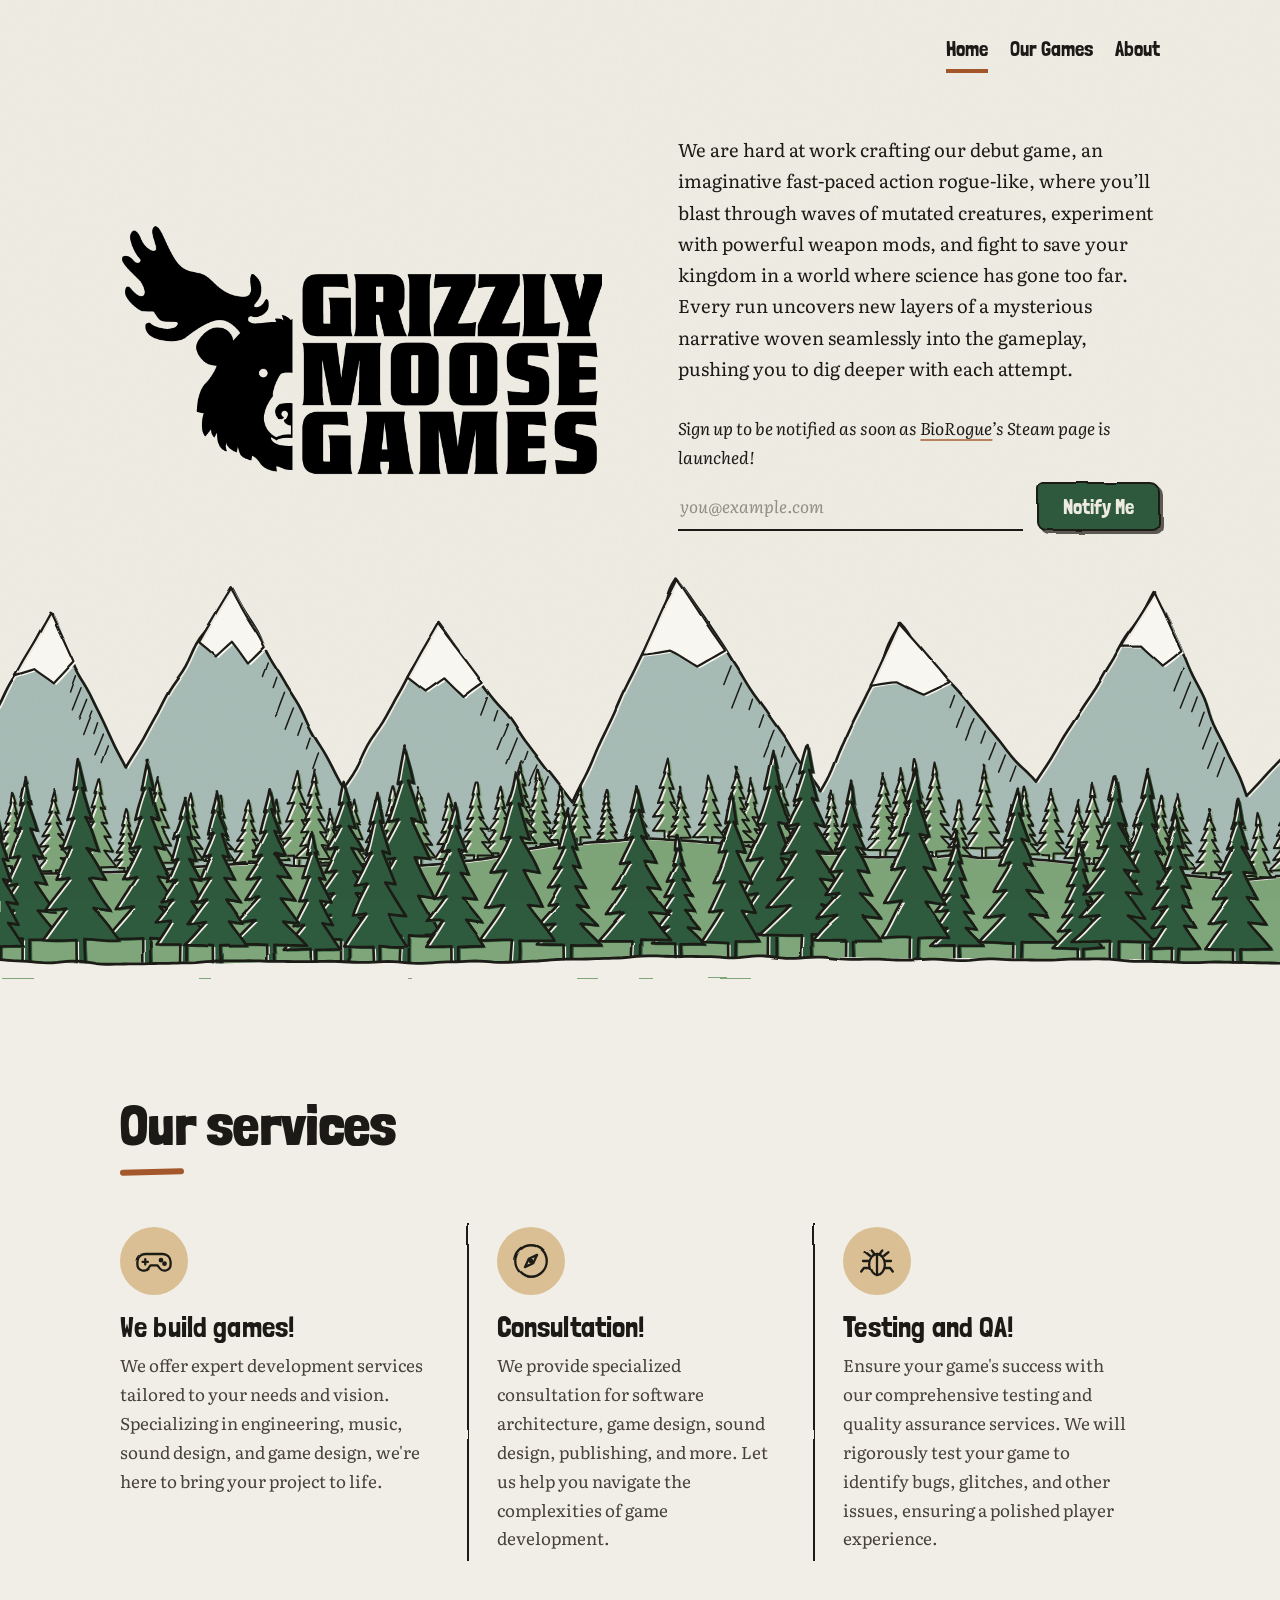
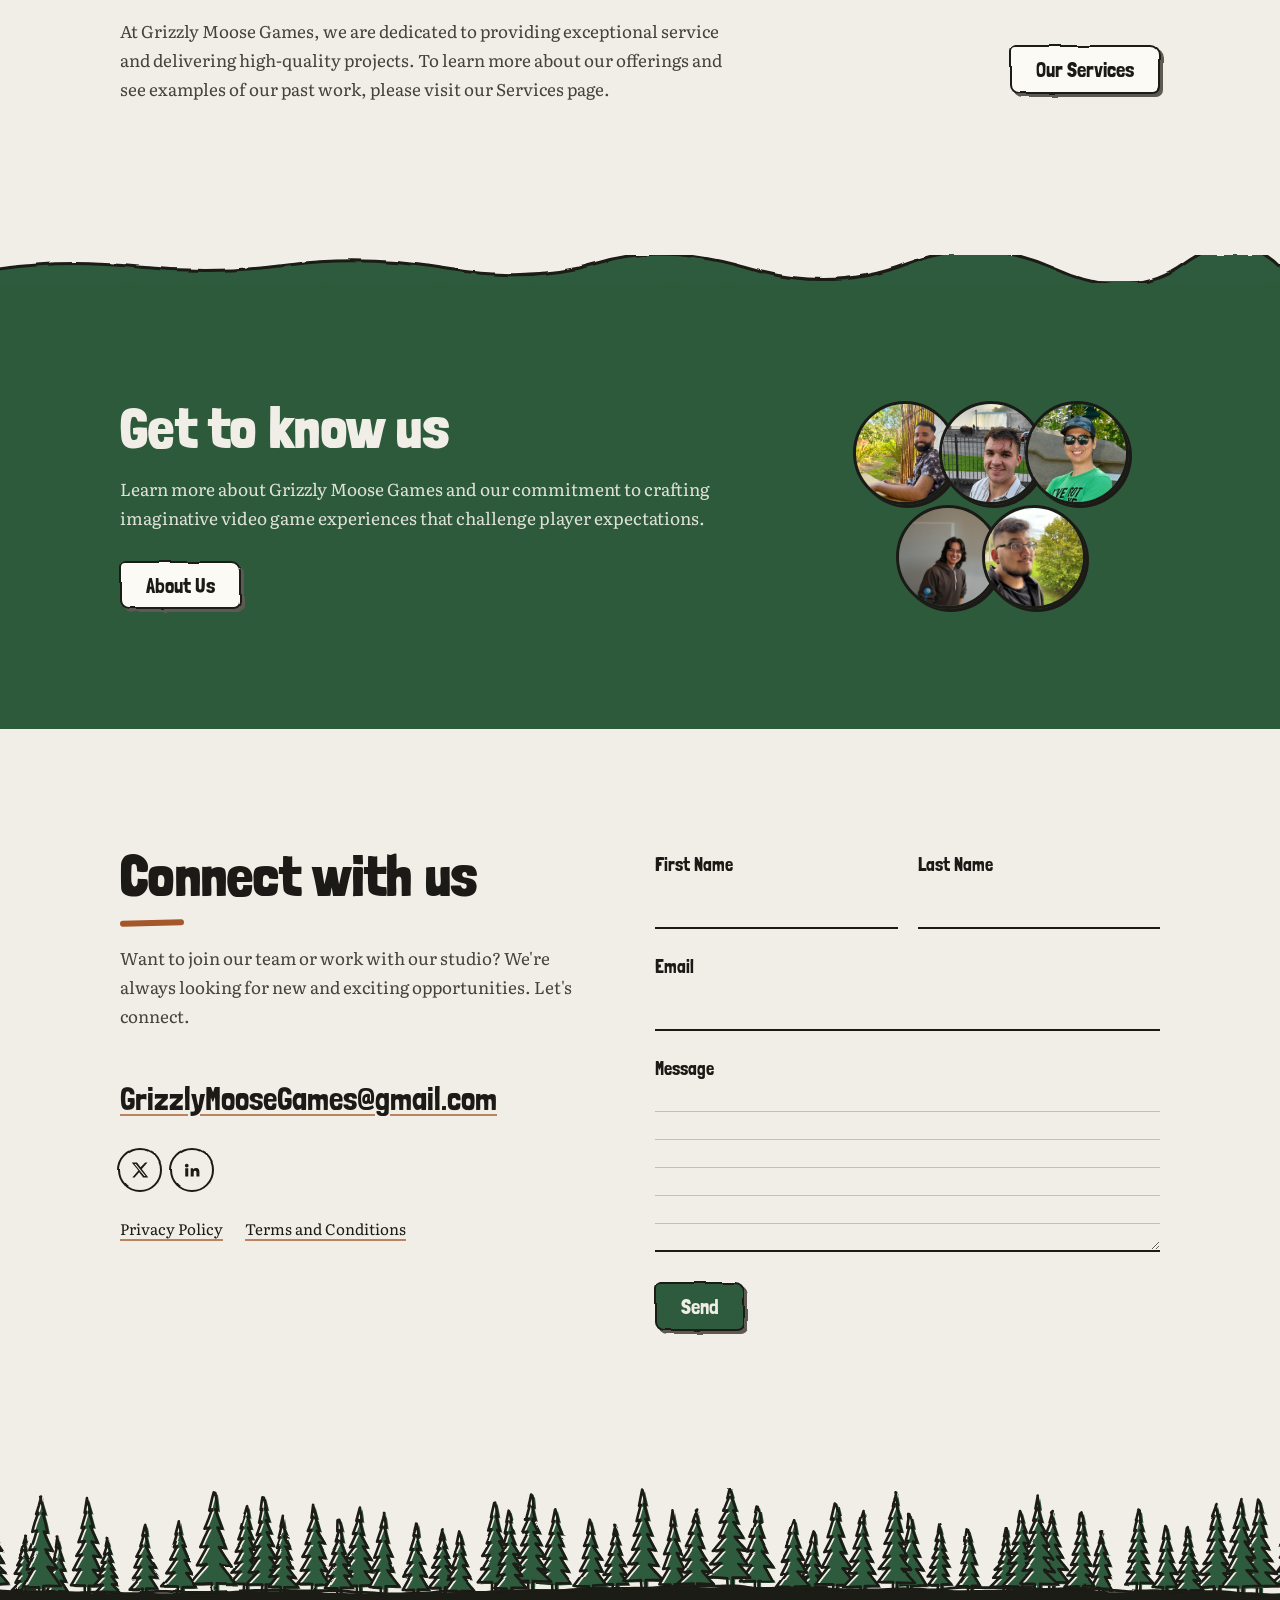
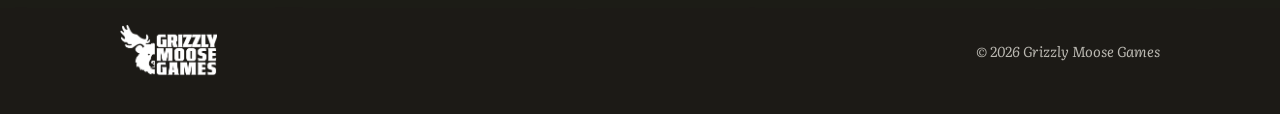
==== index.html @ a8cc690f "Add hand-drawn studio website Static HTML/CSS/JS rebuild of the Grizzly Moose Games site with all ex" ====
<!doctype html>
<html lang="en">
<head>
<meta charset="utf-8">
<meta name="viewport" content="width=device-width, initial-scale=1, viewport-fit=cover">
<title>Grizzly Moose Games | Indie Video Game Studio</title>
<meta name="description" content="Grizzly Moose Games is an indie studio crafting BioRogue, a fast-paced action rogue-like.">
<link rel="icon" href="assets/img/gm-icon.png">
<link rel="preconnect" href="https://fonts.googleapis.com">
<link rel="preconnect" href="https://fonts.gstatic.com" crossorigin>
<link rel="stylesheet" href="https://fonts.googleapis.com/css2?family=Literata:ital,opsz,wght@0,7..72,400;1,7..72,400&family=Londrina+Solid:wght@400;900&display=swap">
<link rel="stylesheet" href="css/style.css">
</head>
<body>
<svg class="defs" aria-hidden="true" focusable="false">
  <filter id="wobble"><feTurbulence type="fractalNoise" baseFrequency="0.035" numOctaves="2" seed="4" result="n"/><feDisplacementMap in="SourceGraphic" in2="n" scale="3.5" xChannelSelector="R" yChannelSelector="G"/></filter>
  <filter id="wobble-soft"><feTurbulence type="fractalNoise" baseFrequency="0.02" numOctaves="2" seed="9" result="n"/><feDisplacementMap in="SourceGraphic" in2="n" scale="2.5" xChannelSelector="R" yChannelSelector="G"/></filter>
</svg>
<header class="site-header is-home">
  <div class="wrap">
    <a class="brand" href="index.html"><img class="lockup" src="assets/img/gm-lockup.png" alt="Grizzly Moose Games" width="796" height="444"></a>
    <nav class="nav" aria-label="Main"><a href="index.html" aria-current="page">Home</a><a href="games.html">Our Games</a><a href="about.html">About</a></nav>
  </div>
</header>
<main>
<section class="hero">
  <canvas class="scene-back" data-draw="back" aria-hidden="true"></canvas>
  <canvas class="scene-front" data-draw="front" aria-hidden="true"></canvas>
  <div class="wrap hero-grid">
    <h1 class="hero-title"><img src="assets/img/gm-lockup.png" alt="Grizzly Moose Games" width="796" height="444"></h1>
    <div class="hero-text">
    <p class="hero-copy">We are hard at work crafting our debut game, an imaginative fast-paced action rogue-like, where you&rsquo;ll blast through waves of mutated creatures, experiment with powerful weapon mods, and fight to save your kingdom in a world where science has gone too far. Every run uncovers new layers of a mysterious narrative woven seamlessly into the gameplay, pushing you to dig deeper with each attempt.</p>
    <form class="signup" data-form="notify">
      <p>Sign up to be notified as soon as <a href="games.html">BioRogue</a>&rsquo;s Steam page is launched!</p>
      <div class="signup-row">
        <input class="field" id="notify-email" name="email" type="email" placeholder="you@example.com" required autocomplete="email" aria-label="Email address">
        <button class="btn" type="submit">Notify Me</button>
      </div>
      <p class="form-note" role="status"></p>
    </form>
    </div>
  </div>
</section>

<section class="section">
  <div class="wrap">
    <div class="section-head"><h2 class="squiggle">Our services</h2></div>
    <div class="services">
      <article class="svc"><div class="svc-icon"><svg viewBox="0 0 48 48" fill="none" stroke="currentColor" stroke-width="2.6" stroke-linecap="round" stroke-linejoin="round" aria-hidden="true"><path d="M14 16h20a9 9 0 0 1 9 9v3a7 7 0 0 1-12.4 4.4L28 29h-8l-2.6 3.4A7 7 0 0 1 5 28v-3a9 9 0 0 1 9-9Z"/><path d="M14 22v6M11 25h6"/><circle cx="32" cy="23" r="1.4" fill="currentColor"/><circle cx="36" cy="27" r="1.4" fill="currentColor"/></svg></div><h3>We build games!</h3><p>We offer expert development services tailored to your needs and vision. Specializing in engineering, music, sound design, and game design, we're here to bring your project to life.</p></article>
      <article class="svc"><div class="svc-icon"><svg viewBox="0 0 48 48" fill="none" stroke="currentColor" stroke-width="2.6" stroke-linecap="round" stroke-linejoin="round" aria-hidden="true"><circle cx="24" cy="24" r="18"/><path d="m31 17-4.5 9.5L17 31l4.5-9.5Z"/><circle cx="24" cy="24" r="1.4" fill="currentColor"/></svg></div><h3>Consultation!</h3><p>We provide specialized consultation for software architecture, game design, sound design, publishing, and more. Let us help you navigate the complexities of game development.</p></article>
      <article class="svc"><div class="svc-icon"><svg viewBox="0 0 48 48" fill="none" stroke="currentColor" stroke-width="2.6" stroke-linecap="round" stroke-linejoin="round" aria-hidden="true"><ellipse cx="24" cy="28" rx="9" ry="12"/><path d="M24 16v24M18 12l3 4M30 12l-3 4M15 24H8M15 32H9l-3 4M33 24h7M33 32h6l3 4M16 18l-5-4M32 18l5-4"/></svg></div><h3>Testing and QA!</h3><p>Ensure your game's success with our comprehensive testing and quality assurance services. We will rigorously test your game to identify bugs, glitches, and other issues, ensuring a polished player experience.</p></article>
    </div>
    <div class="after-note">
      <p>At Grizzly Moose Games, we are dedicated to providing exceptional service and delivering high-quality projects. To learn more about our offerings and see examples of our past work, please visit our Services page.</p>
      <a class="btn btn-paper" href="games.html#services">Our Services</a>
    </div>
  </div>
</section>

<section class="section band">
  <svg class="band-edge" viewBox="0 0 1200 28" preserveAspectRatio="none" aria-hidden="true"><path d="M0 28 L0 14 Q 60 4 130 12 T 270 10 T 420 14 T 560 8 T 700 13 T 850 9 T 990 14 T 1110 9 T 1200 12 L1200 28 Z" fill="var(--spruce)"/><path d="M0 14 Q 60 4 130 12 T 270 10 T 420 14 T 560 8 T 700 13 T 850 9 T 990 14 T 1110 9 T 1200 12" fill="none" stroke="var(--ink)" stroke-width="3" vector-effect="non-scaling-stroke"/></svg>
  <div class="wrap split">
    <div>
      <h2>Get to know us</h2>
      <p style="margin:18px 0 28px;font-size:1.08rem">Learn more about Grizzly Moose Games and our commitment to crafting imaginative video game experiences that challenge player expectations.</p>
      <a class="btn btn-paper" href="about.html">About Us</a>
    </div>
    <div class="crew"><img src="assets/img/team-arya.jpg" alt="" width="104" height="104" loading="lazy"><img src="assets/img/team-xander.png" alt="" width="104" height="104" loading="lazy"><img src="assets/img/team-tj.jpg" alt="" width="104" height="104" loading="lazy"><img src="assets/img/team-cole.png" alt="" width="104" height="104" loading="lazy"><img src="assets/img/team-sarin.jpg" alt="" width="104" height="104" loading="lazy"></div>
  </div>
</section>
</main>
<section class="section" id="contact">
  <div class="wrap contact">
    <div>
      <h2 class="squiggle">Connect with us</h2>
      <p style="margin-top:18px">Want to join our team or work with our studio? We're always looking for new and exciting opportunities. Let's connect.</p>
      <a class="contact-email" href="mailto:GrizzlyMooseGames@gmail.com">GrizzlyMooseGames@gmail.com</a>
      <div class="socials"><a class="ink" href="https://twitter.com/TheGrizzlyMoose" target="_blank" rel="noopener" aria-label="X / Twitter"><svg viewBox="0 0 24 24" fill="currentColor" aria-hidden="true"><path d="M18.9 2H22l-7.6 8.7L23 22h-6.8l-5.3-6.9L4.8 22H1.7l8.1-9.3L1 2h7l4.8 6.3L18.9 2Zm-1.2 18h1.7L6.4 3.9H4.6L17.7 20Z"/></svg></a><a class="ink" href="https://www.linkedin.com/company/grizzly-moose-games/" target="_blank" rel="noopener" aria-label="LinkedIn"><svg viewBox="0 0 24 24" fill="currentColor" aria-hidden="true"><path d="M4.98 3.5a2.5 2.5 0 1 1 0 5 2.5 2.5 0 0 1 0-5ZM3 9.75h4v11H3v-11Zm6.5 0h3.8v1.5h.05c.53-.95 1.83-1.95 3.77-1.95 4.03 0 4.78 2.55 4.78 5.87v5.58h-4v-4.95c0-1.18-.02-2.7-1.7-2.7-1.7 0-1.95 1.28-1.95 2.6v5.05h-4v-11Z"/></svg></a></div>
      <div class="legal">
        <a href="https://drive.google.com/file/d/1nduabUN6V4QkfS0KIW_CZJ2iCi3Cf-N0/view?usp=sharing" target="_blank" rel="noopener">Privacy Policy</a>
        <a href="https://drive.google.com/file/d/1UUNl7Hhsi6tNqllL0GQW7Ek-KekqwpAL/view?usp=sharing" target="_blank" rel="noopener">Terms and Conditions</a>
      </div>
    </div>
    <form class="contact-form" data-form="contact">
      <div><label for="cf-first">First Name</label><input class="field" id="cf-first" name="first" autocomplete="given-name"></div>
      <div><label for="cf-last">Last Name</label><input class="field" id="cf-last" name="last" autocomplete="family-name"></div>
      <div class="full"><label for="cf-email">Email</label><input class="field" id="cf-email" name="email" type="email" required autocomplete="email"></div>
      <div class="full"><label for="cf-msg">Message</label><textarea class="field" id="cf-msg" name="message" required></textarea></div>
      <div class="full"><button class="btn" type="submit">Send</button><p class="form-note" role="status"></p></div>
    </form>
  </div>
</section>
<footer class="site-footer">
  <canvas class="strip" data-draw="strip" data-ground="ink" data-seed="31" aria-hidden="true"></canvas>
  <div class="footer-base">
    <div class="wrap">
      <a class="brand" href="index.html"><img class="lockup" src="assets/img/gm-lockup.png" alt="Grizzly Moose Games" width="796" height="444"></a>
      <small>&copy; <span id="year">2026</span> Grizzly Moose Games</small>
    </div>
  </div>
</footer>
<script src="js/main.js"></script>
</body>
</html>
---- css/style.css ----
/* Grizzly Moose Games — inked field sketchbook
   Layout: paper ground, black ink outlines and flat spot colours printed slightly
   off-register, taken from the hand-drawn moose logo. One look, light only. */

:root {
  color-scheme: light;
  --paper: #f0eee6;
  --paper-2: #e5e2d4;
  --ink: #1c1a16;
  --ink-soft: #46423a;
  --spruce: #2e5a3c;
  --spruce-light: #7fa67a;
  --mountain: #a9bdb8;
  --snow: #fbfaf4;
  --antler: #d9bf93;
  --rust: #a4572a;

  --display: "Londrina Solid", "Arial Black", Impact, sans-serif;
  --body: "Literata", Georgia, "Times New Roman", serif;

  --max: 1120px;
  --gutter: clamp(16px, 4vw, 40px);
  --scene: clamp(220px, 32vw, 400px);
}

*, *::before, *::after { box-sizing: border-box; }

body {
  margin: 0;
  background: var(--paper);
  color: var(--ink);
  font-family: var(--body);
  font-size: 1.0625rem;
  line-height: 1.7;
  overflow-x: hidden;
}

/* Paper grain */
body::after {
  content: ""; position: fixed; inset: 0; pointer-events: none; z-index: 100;
  opacity: 0.18; mix-blend-mode: multiply;
  background-image: url("data:image/svg+xml,%3Csvg xmlns='http://www.w3.org/2000/svg' width='240' height='240'%3E%3Cfilter id='p'%3E%3CfeTurbulence type='fractalNoise' baseFrequency='0.9' numOctaves='2' stitchTiles='stitch'/%3E%3CfeColorMatrix values='0 0 0 0 0.5 0 0 0 0 0.45 0 0 0 0 0.38 0 0 0 0.55 0'/%3E%3C/filter%3E%3Crect width='100%25' height='100%25' filter='url(%23p)'/%3E%3C/svg%3E");
}

.defs { position: absolute; width: 0; height: 0; }

img { max-width: 100%; height: auto; display: block; }
a { color: var(--ink); text-decoration: underline; text-decoration-color: color-mix(in srgb, var(--rust) 70%, transparent); text-decoration-thickness: 2px; text-underline-offset: 4px; }
a:hover { color: var(--rust); }
:focus-visible { outline: 3px solid var(--rust); outline-offset: 3px; }

.wrap { width: 100%; max-width: var(--max); margin: 0 auto; padding-inline: var(--gutter); }

/* ---------- Type ---------- */
h1, h2, h3 { font-family: var(--display); font-weight: 900; line-height: 0.95; margin: 0; text-wrap: balance; letter-spacing: 0.005em; }
h1 { font-size: clamp(3.4rem, 10vw, 7.2rem); }
h2 { font-size: clamp(2.4rem, 5.5vw, 3.6rem); }
h3 { font-size: clamp(1.5rem, 2.4vw, 1.85rem); font-weight: 400; }
p { margin: 0 0 1em; color: var(--ink-soft); max-width: 62ch; }
p:last-child { margin-bottom: 0; }

/* Spot colour printed a hair off the black, like the logo */
.misprint { text-shadow: 0.05em 0.045em 0 var(--antler); }

/* Hand-drawn squiggle under section headings */
.squiggle::after {
  content: ""; display: block; width: 64px; height: 6px; margin-top: 16px;
  background: var(--rust); border-radius: 3px; transform: rotate(-1.5deg);
}

/* Hand-inked outline: the border lives on a pseudo-element run through the wobble filter */
.ink { position: relative; }
.ink::before {
  content: ""; position: absolute; inset: -2px; pointer-events: none; z-index: 2;
  border: 2.5px solid var(--ink); border-radius: 5px 9px 6px 10px;
  filter: url(#wobble);
}

/* ---------- Header ---------- */
.site-header { position: relative; z-index: 5; padding-top: env(safe-area-inset-top, 0px); }
.site-header .wrap { display: flex; align-items: center; justify-content: space-between; flex-wrap: wrap; gap: 6px 24px; padding-block: 18px; }
.brand { display: flex; align-items: center; gap: 10px; color: var(--ink); text-decoration: none; }
.brand img { width: 52px; height: 52px; }
.brand span { font-family: var(--display); font-weight: 900; font-size: 1.5rem; line-height: 1; }
.brand:hover { color: var(--ink); }

.nav { display: flex; gap: 22px; }
.nav a { font-family: var(--display); font-size: 1.3rem; color: var(--ink); text-decoration: none; padding-block: 6px; }
.nav a:hover { color: var(--rust); }
.nav a[aria-current="page"] { box-shadow: inset 0 -4px 0 var(--rust); }

/* ---------- Home hero: the moose peeks out of the treeline ---------- */
.hero { position: relative; isolation: isolate; padding-block: 36px var(--scene); }
.hero .wrap { position: relative; z-index: 3; }
.scene-back { position: absolute; inset: 0; width: 100%; height: 100%; z-index: 0; filter: url(#wobble-soft); }
.scene-front { position: absolute; left: 0; right: 0; bottom: 0; width: 100%; height: calc(var(--scene) * 0.62); z-index: 2; filter: url(#wobble-soft); }
.hero h1 { max-width: 12ch; }
.hero-copy { margin-top: 28px; font-size: 1.15rem; max-width: 56ch; color: var(--ink); }

.signup { margin-top: 30px; max-width: 540px; }
.signup > p { color: var(--ink); margin-bottom: 10px; font-style: italic; }
.signup-row { display: flex; gap: 14px; align-items: flex-end; }
@media (max-width: 520px) { .signup-row { flex-direction: column; align-items: stretch; } }

/* ---------- Sub-page heroes ---------- */
.page-hero { position: relative; isolation: isolate; padding-block: 40px 130px; }
.page-hero .lede { margin-top: 24px; font-size: 1.15rem; color: var(--ink); }
.strip { position: absolute; left: 0; right: 0; bottom: 0; width: 100%; height: 120px; filter: url(#wobble-soft); }

/* ---------- Buttons & forms ---------- */
.btn {
  position: relative; isolation: isolate;
  display: inline-flex; align-items: center; justify-content: center;
  font-family: var(--display); font-size: 1.3rem; line-height: 1;
  color: var(--paper); background: none; border: 0;
  padding: 15px 26px 13px; cursor: pointer; text-decoration: none;
  white-space: nowrap;
  transition: transform 0.12s;
}
.btn::before {
  content: ""; position: absolute; inset: 0; z-index: -1;
  background: var(--spruce); border: 2.5px solid var(--ink); border-radius: 6px 10px 7px 9px;
  filter: url(#wobble) drop-shadow(3px 3px 0 var(--ink));
}
.btn:hover { color: var(--paper); transform: translate(-1px, -2px) rotate(-0.6deg); }
.btn:active { transform: translate(1px, 1px); }
.btn-paper { color: var(--ink); }
.btn-paper::before { background: var(--snow); }
.btn-paper:hover { color: var(--ink); }
@media (prefers-reduced-motion: reduce) { .btn, .btn:hover { transition: none; transform: none; } }

/* Fields are lines to write on */
.field {
  width: 100%; min-width: 0;
  font: inherit; font-size: 1.05rem; color: var(--ink);
  background: transparent; border: 0; border-bottom: 2.5px solid var(--ink); border-radius: 0;
  padding: 10px 2px 8px;
}
.field::placeholder { color: var(--ink-soft); opacity: 0.55; font-style: italic; }
.field:focus { outline: none; border-bottom-color: var(--rust); background: color-mix(in srgb, var(--antler) 22%, transparent); }
textarea.field {
  min-height: 168px; resize: vertical; line-height: 28px; padding-top: 2px;
  background: repeating-linear-gradient(transparent 0 27px, color-mix(in srgb, var(--ink) 22%, transparent) 27px 28px);
}
.form-note { font-style: italic; color: var(--rust); margin: 12px 0 0; min-height: 1.5em; }

/* ---------- Sections ---------- */
.section { padding-block: clamp(70px, 10vw, 120px); }
.section-head { margin-bottom: 48px; max-width: 700px; }
.section-head p { margin-top: 22px; font-size: 1.08rem; }

/* Services: three columns split by hand-ruled lines */
.services { display: grid; grid-template-columns: repeat(3, 1fr); gap: 0; }
.services--4 { grid-template-columns: repeat(2, 1fr); row-gap: 48px; }
.svc { position: relative; padding: 4px 30px 8px; min-width: 0; }
.svc + .svc::before {
  content: ""; position: absolute; left: 0; top: 0; bottom: 0; width: 0;
  border-left: 2px solid var(--ink); filter: url(#wobble);
}
.services > .svc:first-child, .services--4 > .svc:nth-child(odd) { padding-left: 0; }
.services--4 > .svc:nth-child(odd)::before { display: none; }
@media (max-width: 900px) {
  .services, .services--4 { grid-template-columns: 1fr; row-gap: 0; }
  .svc, .services--4 > .svc:nth-child(n) { padding: 32px 0; }
  .svc + .svc::before, .services--4 > .svc:nth-child(odd)::before { display: block; top: 0; left: 0; right: 0; bottom: auto; width: auto; height: 0; border-left: 0; border-top: 2px solid var(--ink); }
  .services > .svc:first-child { padding-top: 0; }
}
.svc-icon {
  width: 68px; height: 68px; margin-bottom: 18px;
  display: grid; place-items: center;
  border-radius: 50%; background: var(--antler);
}
.svc-icon svg { width: 42px; height: 42px; color: var(--ink); filter: url(#wobble); }
.svc h3 { margin-bottom: 10px; }
.svc .more { display: inline-block; margin-top: 12px; font-style: italic; }

.after-note { margin-top: 56px; display: flex; gap: 28px; align-items: center; flex-wrap: wrap; justify-content: space-between; }
.after-note p { min-width: 0; }

/* Spruce band with a hand-drawn top edge */
.band { position: relative; background: var(--spruce); color: var(--paper); margin-top: 40px; }
.band-edge { position: absolute; left: 0; right: 0; top: -26px; width: 100%; height: 28px; display: block; filter: url(#wobble); }
.band h2, .band p { color: var(--paper); }
.band p { opacity: 0.92; }
.band a { color: var(--paper); text-decoration-color: var(--antler); }
.band a:hover { color: var(--antler); }
.band .svc + .svc::before { border-color: color-mix(in srgb, var(--paper) 55%, transparent); }
.split { display: grid; grid-template-columns: 1.3fr 0.7fr; gap: clamp(30px, 6vw, 80px); align-items: center; }
.split > * { min-width: 0; }
@media (max-width: 820px) { .split { grid-template-columns: 1fr; } }
.crew { display: flex; justify-content: center; flex-wrap: wrap; padding-left: 18px; }
.crew img {
  width: clamp(72px, 9vw, 104px); height: clamp(72px, 9vw, 104px); margin-left: -18px;
  border-radius: 50%; object-fit: cover; border: 3px solid var(--ink);
  box-shadow: 3px 3px 0 var(--ink);
}

/* ---------- Games ---------- */
.games { display: flex; flex-direction: column; gap: clamp(64px, 9vw, 104px); }
.game { display: grid; grid-template-columns: 1.15fr 1fr; gap: clamp(28px, 5vw, 60px); align-items: center; }
.game > * { min-width: 0; }
.game:nth-child(even) .game-media { order: 2; }
@media (max-width: 860px) { .game { grid-template-columns: 1fr; } .game:nth-child(even) .game-media { order: 0; } }
.game-media { position: relative; }
.game-media > img, .art-stack > img:first-child { width: 100%; aspect-ratio: 16 / 9; object-fit: cover; border-radius: 6px; }
.art-stack { position: relative; }
.art-logo { position: absolute; left: 6%; bottom: 8%; width: 48%; filter: drop-shadow(0 3px 10px rgba(0, 0, 0, 0.6)); }
.game h3 { font-size: clamp(2.2rem, 4.5vw, 3.2rem); font-weight: 900; margin-bottom: 6px; }
.game .status { font-style: italic; color: var(--rust); margin-bottom: 16px; }
.game .links { display: flex; gap: 14px; flex-wrap: wrap; margin-top: 24px; }

/* ---------- About ---------- */
.values { display: grid; grid-template-columns: repeat(3, 1fr); gap: clamp(24px, 4vw, 48px); }
.values > p { min-width: 0; position: relative; padding-top: 22px; }
.values > p::before { content: ""; position: absolute; top: 0; left: 0; width: 46px; height: 12px; background: var(--antler); border-radius: 3px; transform: rotate(-2deg); }
@media (max-width: 860px) { .values { grid-template-columns: 1fr; } }

.team { display: grid; grid-template-columns: repeat(auto-fill, minmax(min(100%, 240px), 1fr)); gap: 48px 32px; }
.member { display: flex; flex-direction: column; min-width: 0; }
.member-photo { margin-bottom: 20px; }
.member-photo img { width: 100%; aspect-ratio: 4 / 4.4; object-fit: cover; border-radius: 6px; }
.member h3 { font-weight: 900; margin-bottom: 2px; }
.member .role { font-style: italic; color: var(--rust); margin-bottom: 12px; }
.member p { font-size: 0.97rem; }
.member .socials { margin-top: auto; padding-top: 16px; }

.join-box { padding: clamp(28px, 5vw, 52px); display: grid; grid-template-columns: 1fr auto; gap: 30px; align-items: center; background: var(--snow); }
.join-box > * { min-width: 0; }
.join-box h2 { margin-bottom: 18px; }
@media (max-width: 760px) { .join-box { grid-template-columns: 1fr; } }

/* ---------- Socials ---------- */
.socials { display: flex; gap: 12px; }
.socials a { width: 40px; height: 40px; display: grid; place-items: center; color: var(--ink); text-decoration: none; }
.socials a::before { border-radius: 50%; }
.socials a:hover { color: var(--rust); }
.socials svg { width: 18px; height: 18px; }

/* ---------- Contact ---------- */
.contact { display: grid; grid-template-columns: 1fr 1.1fr; gap: clamp(36px, 6vw, 84px); }
.contact > * { min-width: 0; }
@media (max-width: 860px) { .contact { grid-template-columns: 1fr; } }
.contact-email { display: inline-block; font-family: var(--display); font-size: clamp(1.4rem, 3.2vw, 2rem); margin: 24px 0; overflow-wrap: anywhere; }
.legal { display: flex; gap: 22px; flex-wrap: wrap; margin-top: 26px; font-size: 0.95rem; }

.contact-form { display: grid; grid-template-columns: 1fr 1fr; gap: 22px 20px; }
.contact-form .full { grid-column: 1 / -1; }
.contact-form label { display: block; font-family: var(--display); font-size: 1.15rem; }
@media (max-width: 520px) { .contact-form { grid-template-columns: 1fr; } }

/* ---------- Footer: treeline on an ink ground ---------- */
.site-footer { position: relative; isolation: isolate; padding-top: 120px; }
.site-footer .strip { top: 0; bottom: auto; }
.footer-base { background: var(--ink); color: var(--paper); padding-block: 18px 36px; margin-top: -2px; }
.footer-base .wrap { display: flex; justify-content: space-between; gap: 16px; flex-wrap: wrap; align-items: center; }
.footer-base .brand, .footer-base .brand:hover { color: var(--paper); }
.footer-base small { font-size: 0.9rem; font-style: italic; opacity: 0.75; }
.band a.btn-paper, .band a.btn-paper:hover { color: var(--ink); }

/* ---------- Studio lockup ---------- */
.brand .lockup { width: auto; height: 62px; }
.site-header.is-home .brand { visibility: hidden; }
.footer-base .brand .lockup { height: 54px; filter: invert(1); }
.hero-grid { display: grid; grid-template-columns: 1fr 1fr; gap: clamp(32px, 6vw, 88px); align-items: center; }
.hero-grid > * { min-width: 0; }
.hero-title { margin: 0; }
.hero-title img { width: 100%; max-width: 560px; }
.hero-text .hero-copy { margin-top: 0; }
@media (max-width: 860px) {
  .hero-grid { grid-template-columns: 1fr; }
  .hero-title img { max-width: 420px; }
}
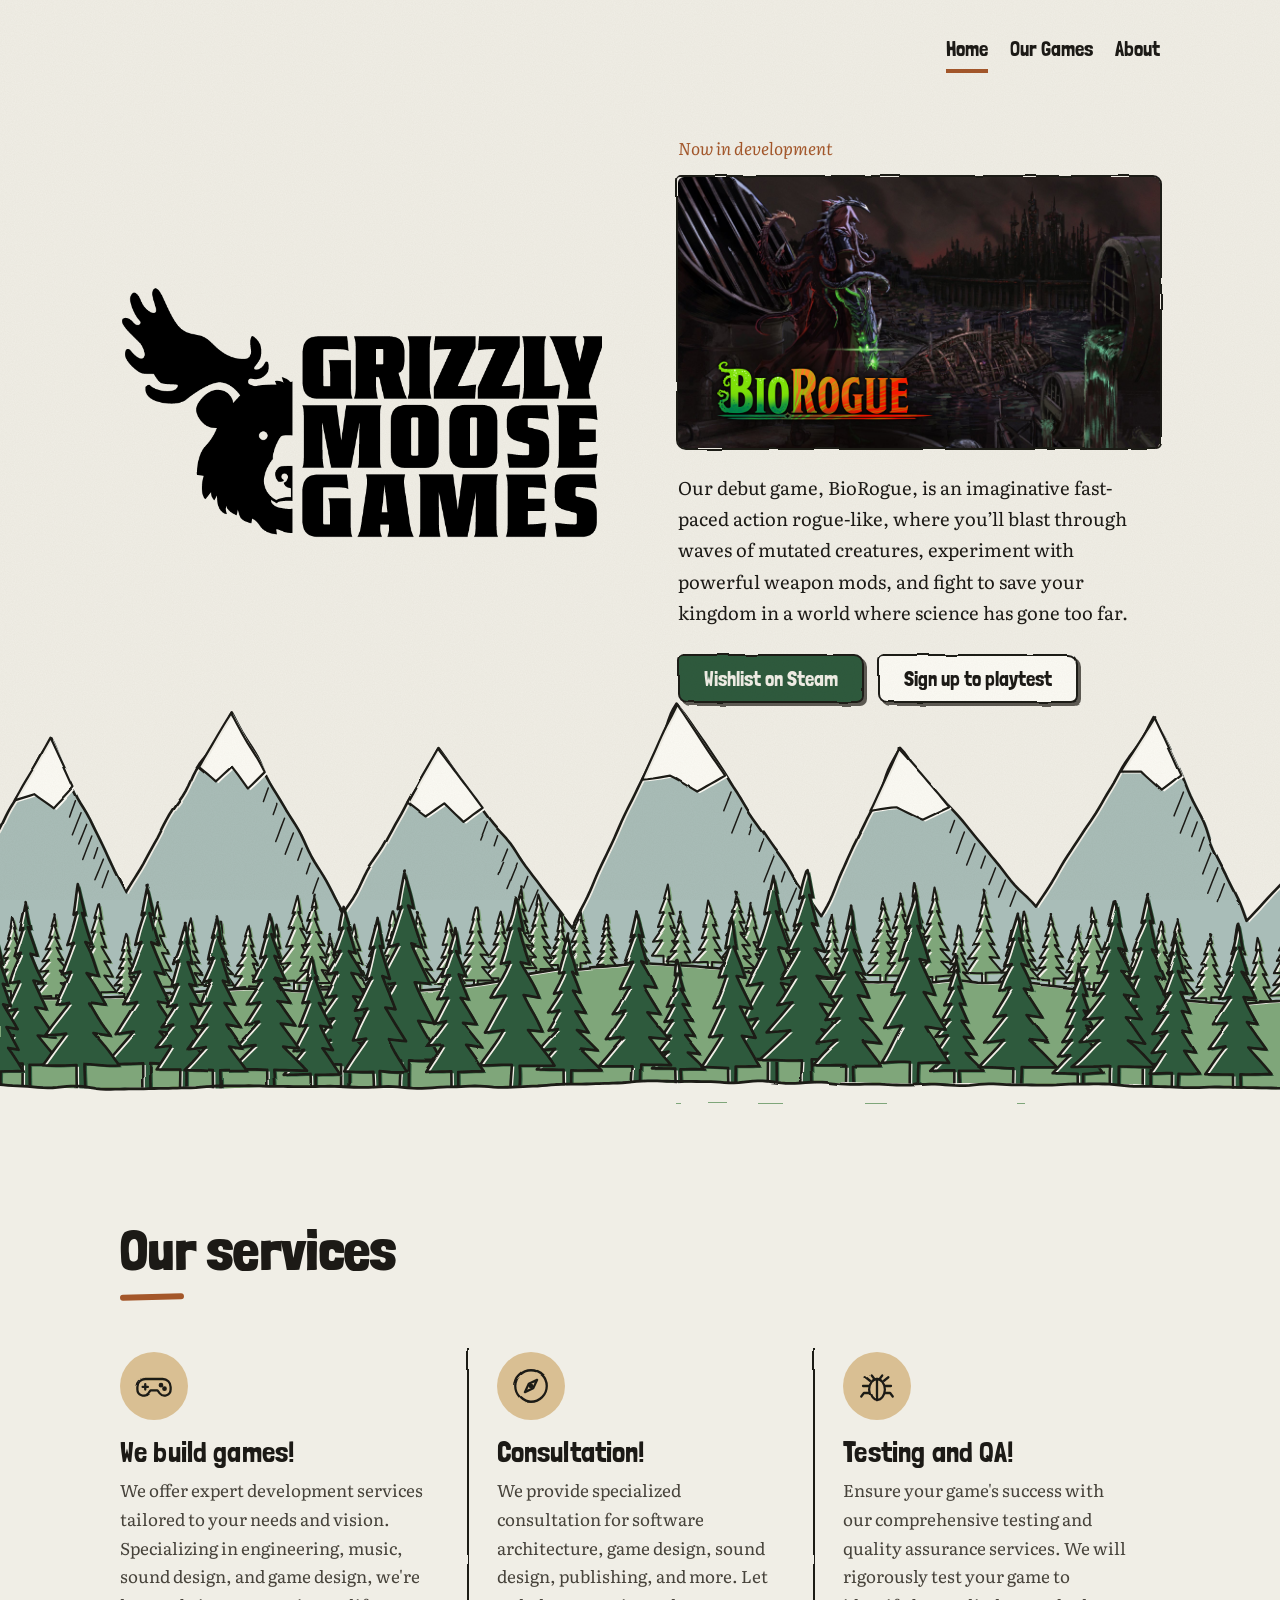
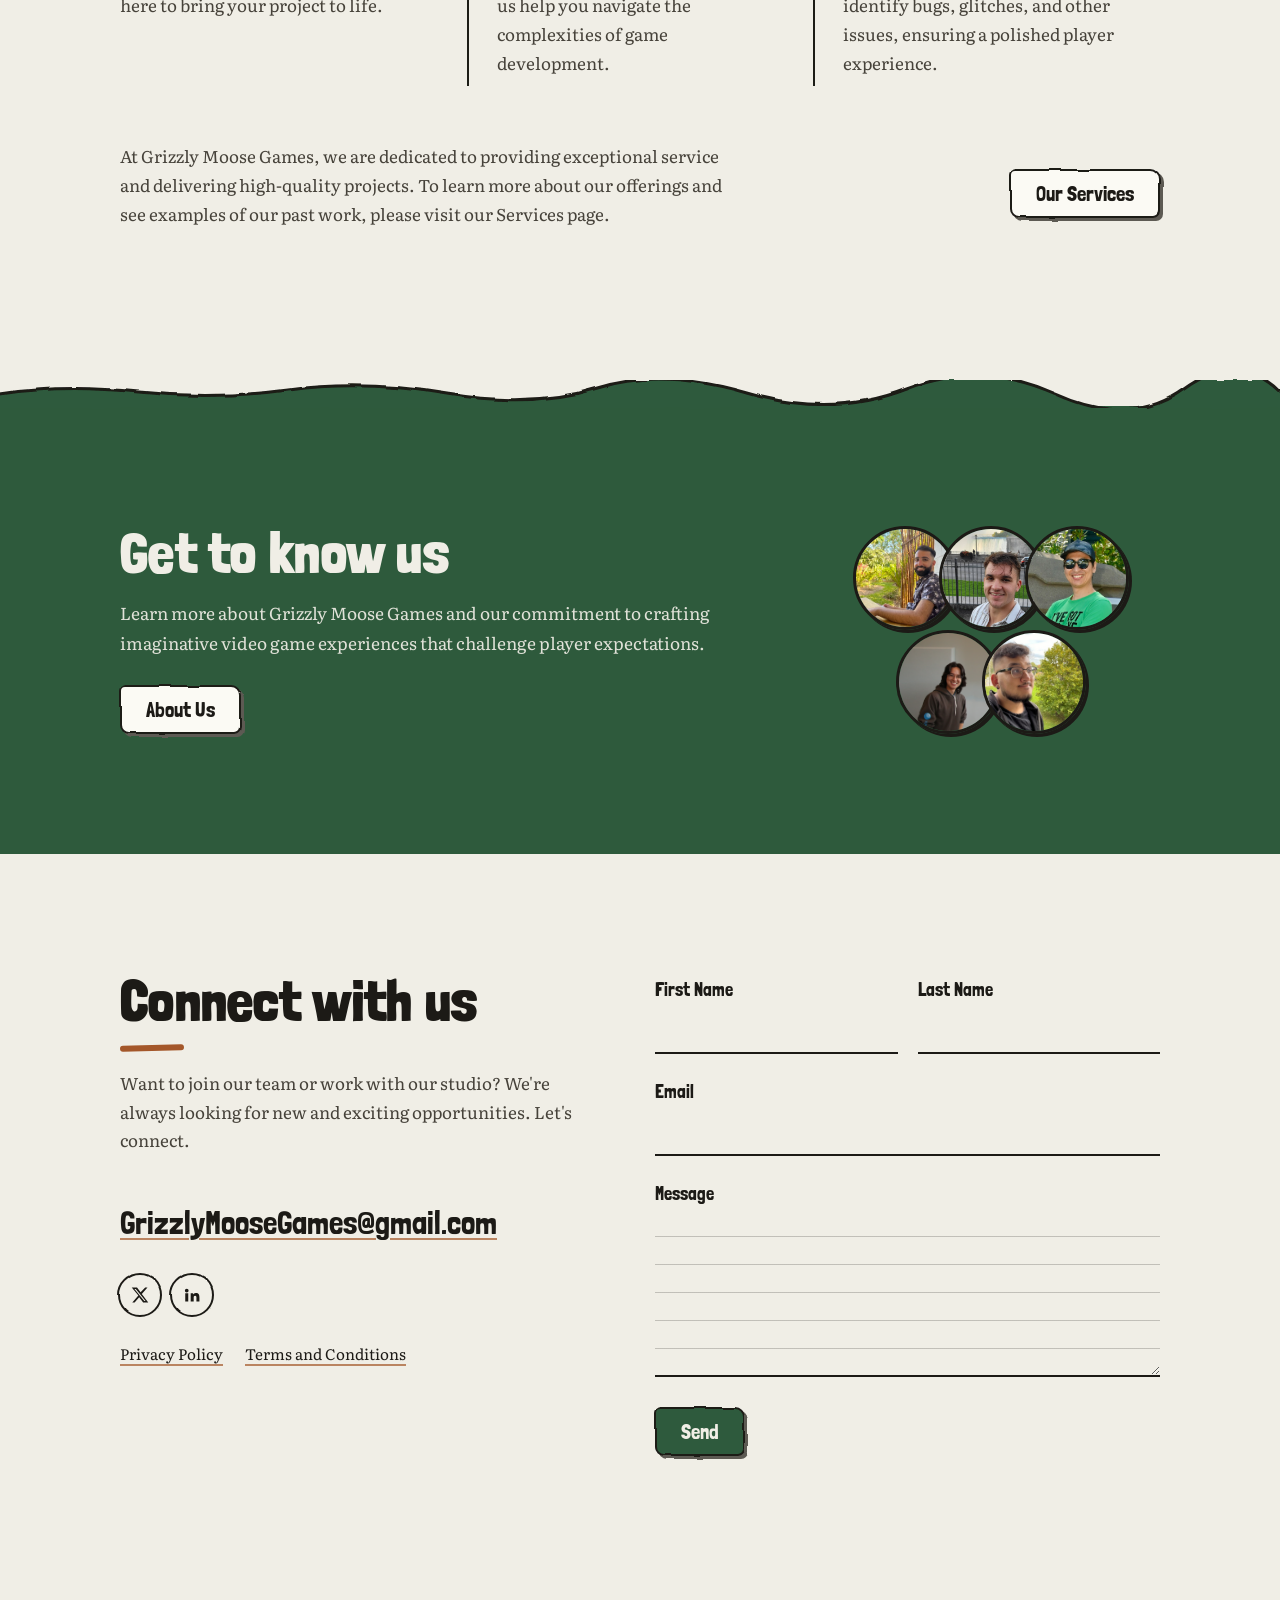
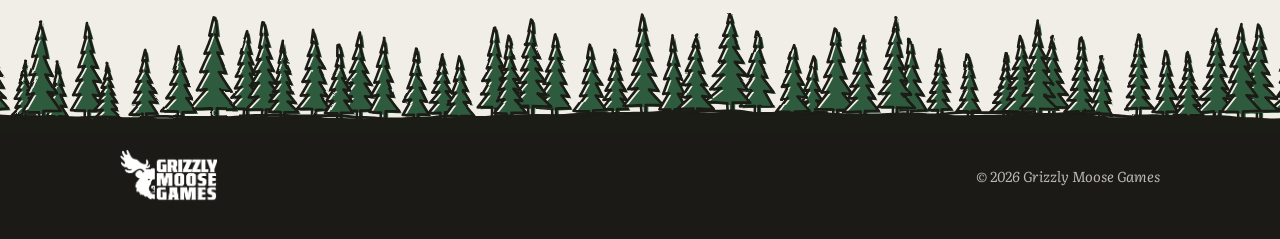
==== commit 6c792f8d: "Feature BioRogue: Steam wishlist and playtest CTAs - Our Work: list BioRogue first, then Jelli Nook," ====
--- a/index.html
+++ b/index.html
@@ -29,15 +29,13 @@
   <div class="wrap hero-grid">
     <h1 class="hero-title"><img src="assets/img/gm-lockup.png" alt="Grizzly Moose Games" width="796" height="444"></h1>
     <div class="hero-text">
-    <p class="hero-copy">We are hard at work crafting our debut game, an imaginative fast-paced action rogue-like, where you&rsquo;ll blast through waves of mutated creatures, experiment with powerful weapon mods, and fight to save your kingdom in a world where science has gone too far. Every run uncovers new layers of a mysterious narrative woven seamlessly into the gameplay, pushing you to dig deeper with each attempt.</p>
-    <form class="signup" data-form="notify">
-      <p>Sign up to be notified as soon as <a href="games.html">BioRogue</a>&rsquo;s Steam page is launched!</p>
-      <div class="signup-row">
-        <input class="field" id="notify-email" name="email" type="email" placeholder="you@example.com" required autocomplete="email" aria-label="Email address">
-        <button class="btn" type="submit">Notify Me</button>
-      </div>
-      <p class="form-note" role="status"></p>
-    </form>
+    <p class="kicker">Now in development</p>
+    <a class="spotlight ink" href="https://store.steampowered.com/app/3719650/BioRogue/" target="_blank" rel="noopener" aria-label="BioRogue on Steam"><div class="art-stack"><img src="assets/img/biorogue-keyart.jpg" alt="BioRogue key art: a tentacled rogue in a red cloak overlooks a ruined, flooded city" width="2000" height="1214"><img class="art-logo" src="assets/img/biorogue-logo.png" alt="" width="1200" height="356"></div></a>
+    <p class="hero-copy">Our debut game, BioRogue, is an imaginative fast-paced action rogue-like, where you&rsquo;ll blast through waves of mutated creatures, experiment with powerful weapon mods, and fight to save your kingdom in a world where science has gone too far.</p>
+    <div class="hero-cta">
+      <a class="btn" href="https://store.steampowered.com/app/3719650/BioRogue/" target="_blank" rel="noopener">Wishlist on Steam</a>
+      <a class="btn btn-paper" href="https://biorogue.firstlook.gg/signup/playtester" target="_blank" rel="noopener">Sign up to playtest</a>
+    </div>
     </div>
   </div>
 </section>
--- a/css/style.css
+++ b/css/style.css
@@ -97,10 +97,10 @@
 .hero h1 { max-width: 12ch; }
 .hero-copy { margin-top: 28px; font-size: 1.15rem; max-width: 56ch; color: var(--ink); }
 
-.signup { margin-top: 30px; max-width: 540px; }
-.signup > p { color: var(--ink); margin-bottom: 10px; font-style: italic; }
-.signup-row { display: flex; gap: 14px; align-items: flex-end; }
-@media (max-width: 520px) { .signup-row { flex-direction: column; align-items: stretch; } }
+.kicker { font-style: italic; color: var(--rust); margin-bottom: 14px; }
+.spotlight { display: block; max-width: 560px; }
+.hero-text .spotlight + .hero-copy { margin-top: 24px; }
+.hero-cta { display: flex; gap: 14px; flex-wrap: wrap; margin-top: 26px; }
 
 /* ---------- Sub-page heroes ---------- */
 .page-hero { position: relative; isolation: isolate; padding-block: 40px 130px; }
@@ -201,7 +201,7 @@
 .game > * { min-width: 0; }
 .game:nth-child(even) .game-media { order: 2; }
 @media (max-width: 860px) { .game { grid-template-columns: 1fr; } .game:nth-child(even) .game-media { order: 0; } }
-.game-media { position: relative; }
+.game-media { position: relative; display: block; }
 .game-media > img, .art-stack > img:first-child { width: 100%; aspect-ratio: 16 / 9; object-fit: cover; border-radius: 6px; }
 .art-stack { position: relative; }
 .art-logo { position: absolute; left: 6%; bottom: 8%; width: 48%; filter: drop-shadow(0 3px 10px rgba(0, 0, 0, 0.6)); }
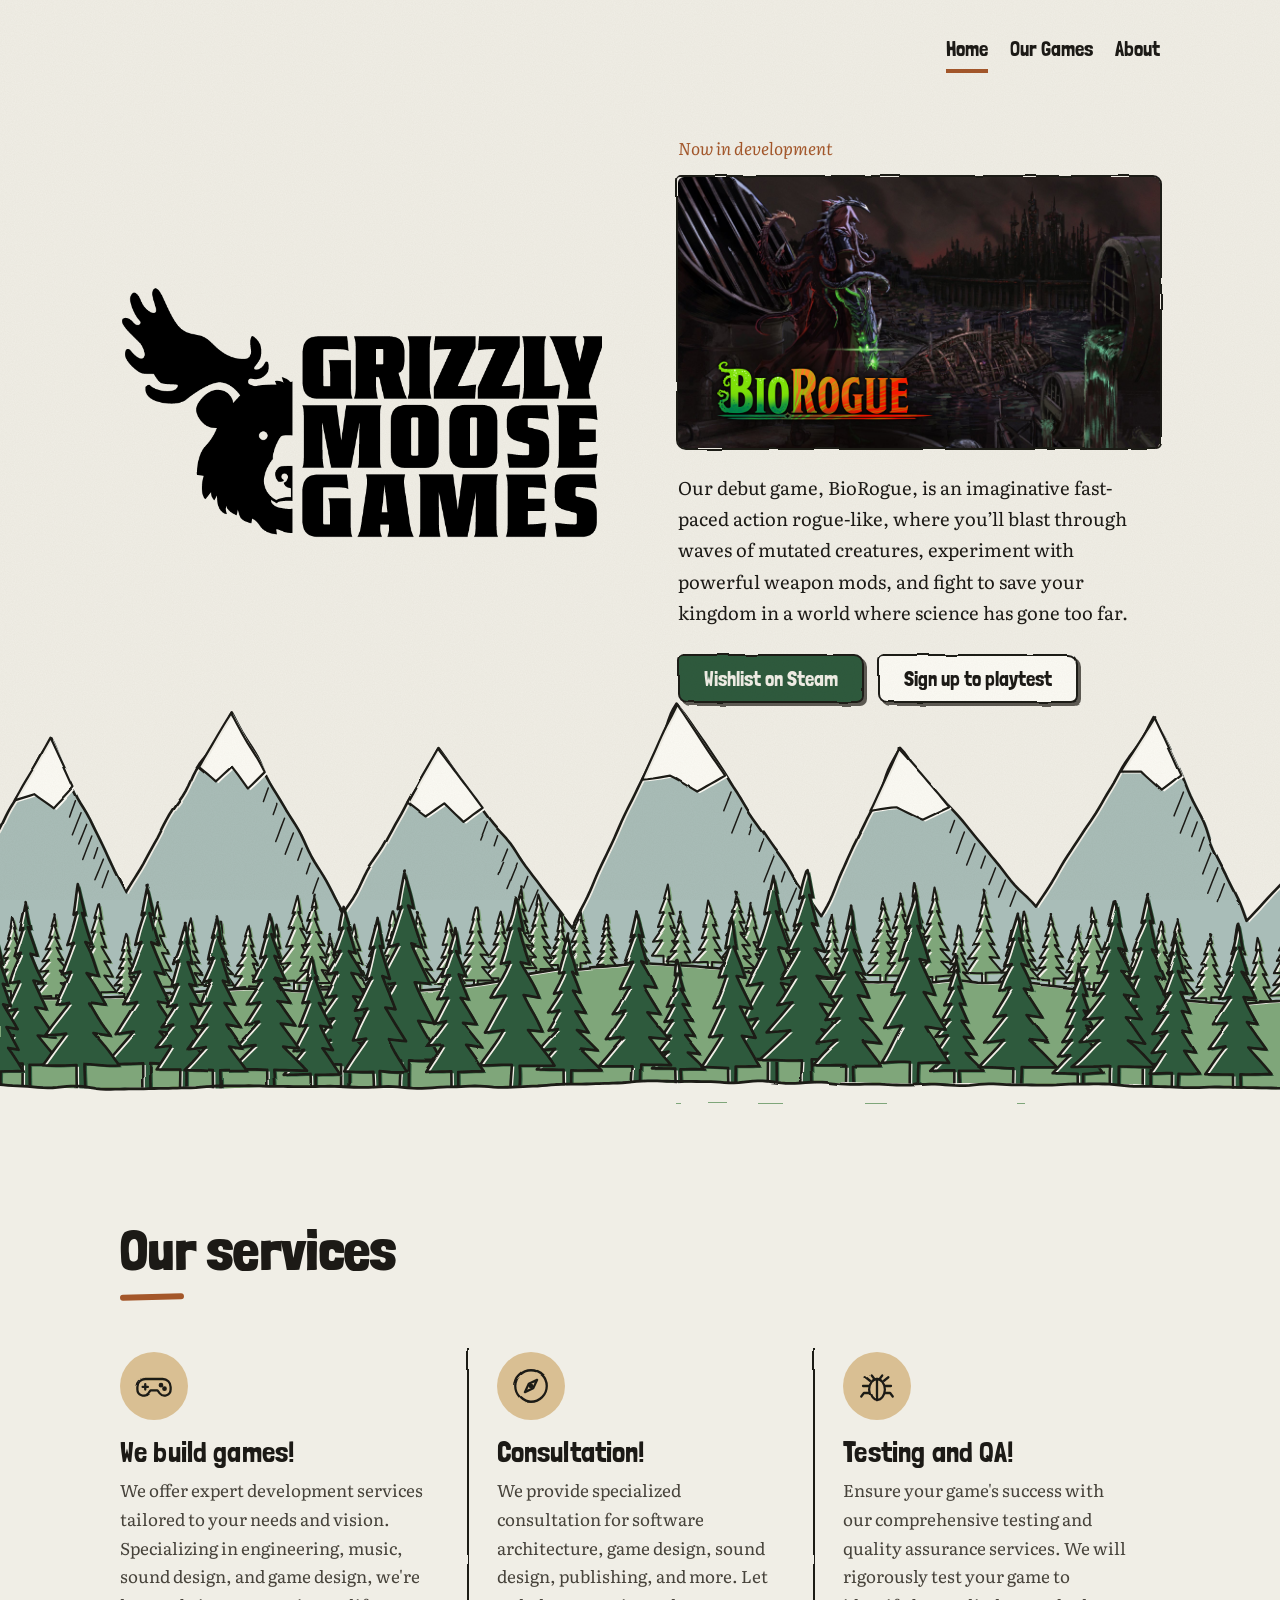
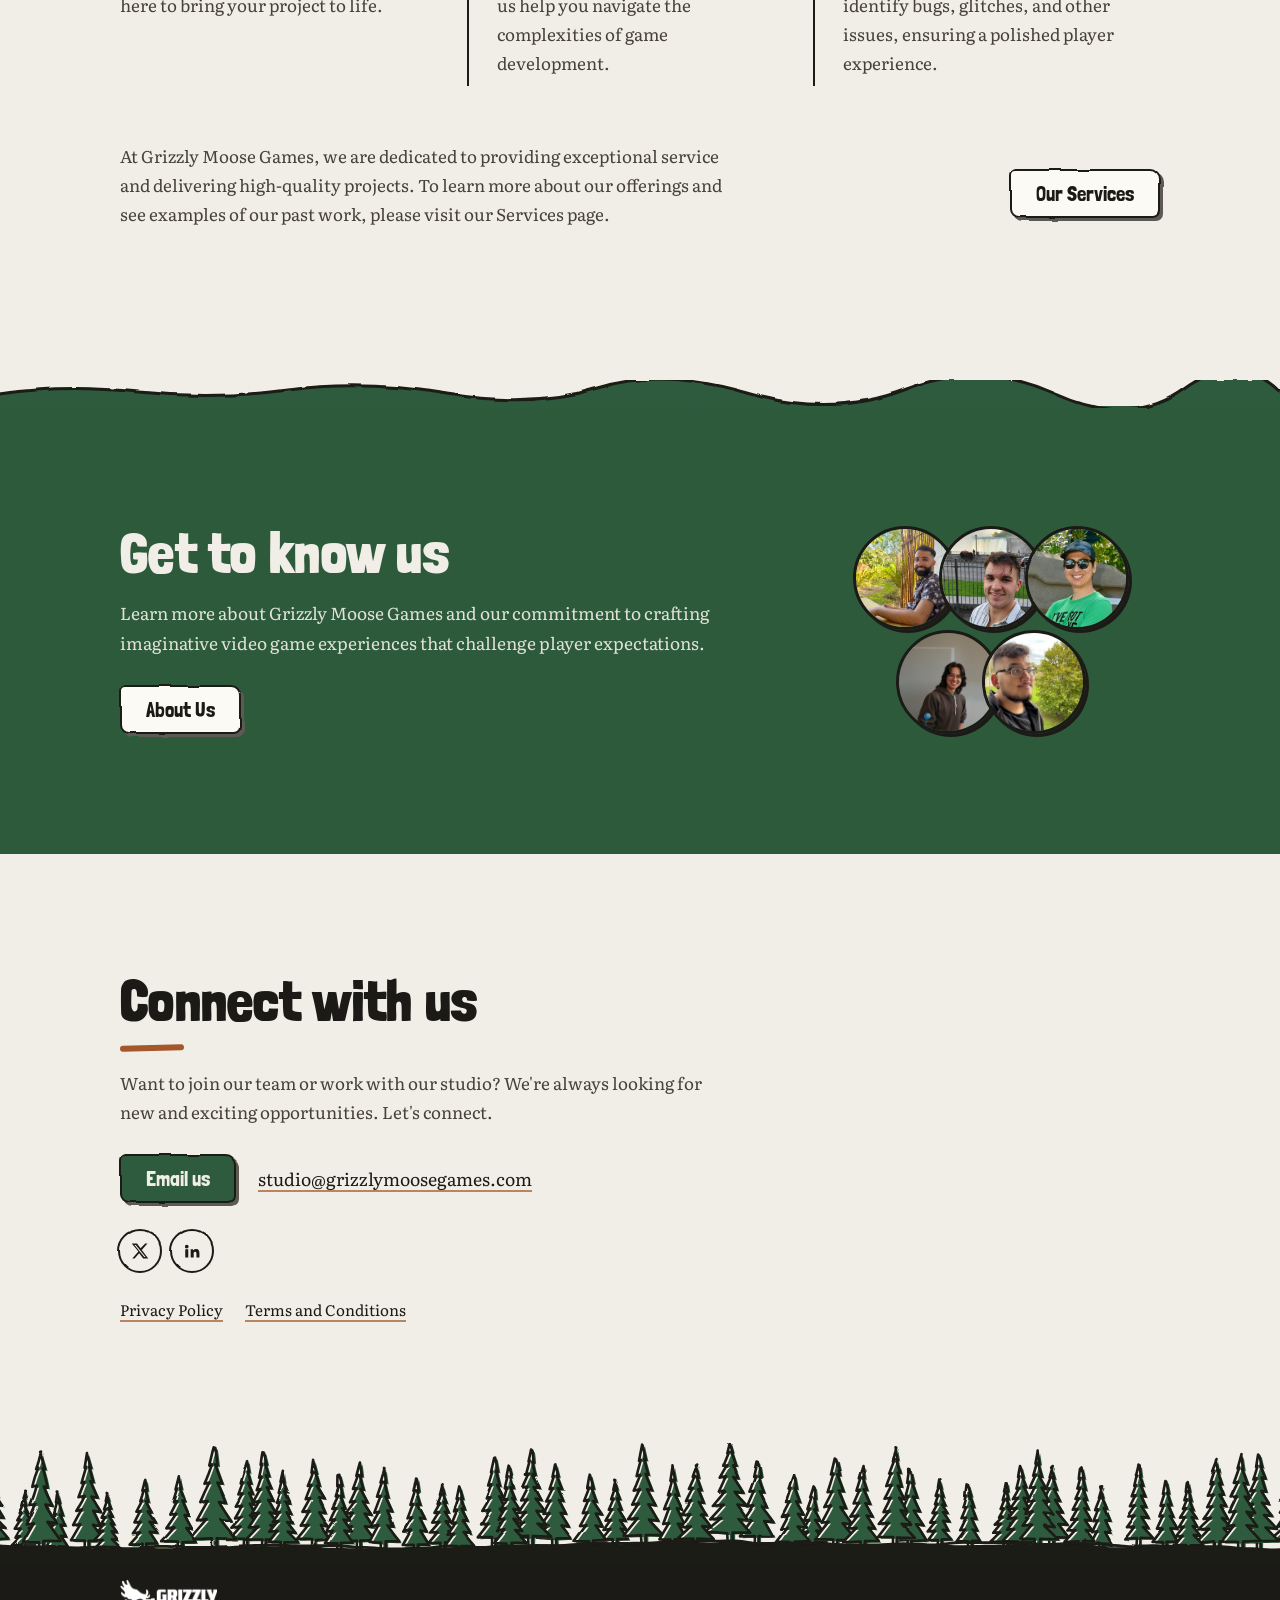
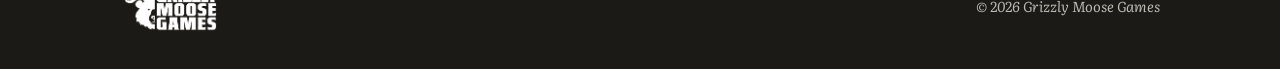
==== commit fbd540ae: "Replace contact form with a mailto button The form never sent anything itself: it only opened the vi" ====
--- a/index.html
+++ b/index.html
@@ -69,23 +69,14 @@
 </main>
 <section class="section" id="contact">
   <div class="wrap contact">
-    <div>
-      <h2 class="squiggle">Connect with us</h2>
-      <p style="margin-top:18px">Want to join our team or work with our studio? We're always looking for new and exciting opportunities. Let's connect.</p>
-      <a class="contact-email" href="mailto:GrizzlyMooseGames@gmail.com">GrizzlyMooseGames@gmail.com</a>
-      <div class="socials"><a class="ink" href="https://twitter.com/TheGrizzlyMoose" target="_blank" rel="noopener" aria-label="X / Twitter"><svg viewBox="0 0 24 24" fill="currentColor" aria-hidden="true"><path d="M18.9 2H22l-7.6 8.7L23 22h-6.8l-5.3-6.9L4.8 22H1.7l8.1-9.3L1 2h7l4.8 6.3L18.9 2Zm-1.2 18h1.7L6.4 3.9H4.6L17.7 20Z"/></svg></a><a class="ink" href="https://www.linkedin.com/company/grizzly-moose-games/" target="_blank" rel="noopener" aria-label="LinkedIn"><svg viewBox="0 0 24 24" fill="currentColor" aria-hidden="true"><path d="M4.98 3.5a2.5 2.5 0 1 1 0 5 2.5 2.5 0 0 1 0-5ZM3 9.75h4v11H3v-11Zm6.5 0h3.8v1.5h.05c.53-.95 1.83-1.95 3.77-1.95 4.03 0 4.78 2.55 4.78 5.87v5.58h-4v-4.95c0-1.18-.02-2.7-1.7-2.7-1.7 0-1.95 1.28-1.95 2.6v5.05h-4v-11Z"/></svg></a></div>
-      <div class="legal">
-        <a href="https://drive.google.com/file/d/1nduabUN6V4QkfS0KIW_CZJ2iCi3Cf-N0/view?usp=sharing" target="_blank" rel="noopener">Privacy Policy</a>
-        <a href="https://drive.google.com/file/d/1UUNl7Hhsi6tNqllL0GQW7Ek-KekqwpAL/view?usp=sharing" target="_blank" rel="noopener">Terms and Conditions</a>
-      </div>
+    <h2 class="squiggle">Connect with us</h2>
+    <p style="margin-top:18px">Want to join our team or work with our studio? We're always looking for new and exciting opportunities. Let's connect.</p>
+    <div class="contact-actions"><a class="btn" href="mailto:studio@grizzlymoosegames.com">Email us</a><a class="contact-email" href="mailto:studio@grizzlymoosegames.com">studio@grizzlymoosegames.com</a></div>
+    <div class="socials"><a class="ink" href="https://twitter.com/TheGrizzlyMoose" target="_blank" rel="noopener" aria-label="X / Twitter"><svg viewBox="0 0 24 24" fill="currentColor" aria-hidden="true"><path d="M18.9 2H22l-7.6 8.7L23 22h-6.8l-5.3-6.9L4.8 22H1.7l8.1-9.3L1 2h7l4.8 6.3L18.9 2Zm-1.2 18h1.7L6.4 3.9H4.6L17.7 20Z"/></svg></a><a class="ink" href="https://www.linkedin.com/company/grizzly-moose-games/" target="_blank" rel="noopener" aria-label="LinkedIn"><svg viewBox="0 0 24 24" fill="currentColor" aria-hidden="true"><path d="M4.98 3.5a2.5 2.5 0 1 1 0 5 2.5 2.5 0 0 1 0-5ZM3 9.75h4v11H3v-11Zm6.5 0h3.8v1.5h.05c.53-.95 1.83-1.95 3.77-1.95 4.03 0 4.78 2.55 4.78 5.87v5.58h-4v-4.95c0-1.18-.02-2.7-1.7-2.7-1.7 0-1.95 1.28-1.95 2.6v5.05h-4v-11Z"/></svg></a></div>
+    <div class="legal">
+      <a href="https://drive.google.com/file/d/1nduabUN6V4QkfS0KIW_CZJ2iCi3Cf-N0/view?usp=sharing" target="_blank" rel="noopener">Privacy Policy</a>
+      <a href="https://drive.google.com/file/d/1UUNl7Hhsi6tNqllL0GQW7Ek-KekqwpAL/view?usp=sharing" target="_blank" rel="noopener">Terms and Conditions</a>
     </div>
-    <form class="contact-form" data-form="contact">
-      <div><label for="cf-first">First Name</label><input class="field" id="cf-first" name="first" autocomplete="given-name"></div>
-      <div><label for="cf-last">Last Name</label><input class="field" id="cf-last" name="last" autocomplete="family-name"></div>
-      <div class="full"><label for="cf-email">Email</label><input class="field" id="cf-email" name="email" type="email" required autocomplete="email"></div>
-      <div class="full"><label for="cf-msg">Message</label><textarea class="field" id="cf-msg" name="message" required></textarea></div>
-      <div class="full"><button class="btn" type="submit">Send</button><p class="form-note" role="status"></p></div>
-    </form>
   </div>
 </section>
 <footer class="site-footer">
--- a/css/style.css
+++ b/css/style.css
@@ -128,21 +128,6 @@
 .btn-paper::before { background: var(--snow); }
 .btn-paper:hover { color: var(--ink); }
 @media (prefers-reduced-motion: reduce) { .btn, .btn:hover { transition: none; transform: none; } }
-
-/* Fields are lines to write on */
-.field {
-  width: 100%; min-width: 0;
-  font: inherit; font-size: 1.05rem; color: var(--ink);
-  background: transparent; border: 0; border-bottom: 2.5px solid var(--ink); border-radius: 0;
-  padding: 10px 2px 8px;
-}
-.field::placeholder { color: var(--ink-soft); opacity: 0.55; font-style: italic; }
-.field:focus { outline: none; border-bottom-color: var(--rust); background: color-mix(in srgb, var(--antler) 22%, transparent); }
-textarea.field {
-  min-height: 168px; resize: vertical; line-height: 28px; padding-top: 2px;
-  background: repeating-linear-gradient(transparent 0 27px, color-mix(in srgb, var(--ink) 22%, transparent) 27px 28px);
-}
-.form-note { font-style: italic; color: var(--rust); margin: 12px 0 0; min-height: 1.5em; }
 
 /* ---------- Sections ---------- */
 .section { padding-block: clamp(70px, 10vw, 120px); }
@@ -237,16 +222,10 @@
 .socials svg { width: 18px; height: 18px; }
 
 /* ---------- Contact ---------- */
-.contact { display: grid; grid-template-columns: 1fr 1.1fr; gap: clamp(36px, 6vw, 84px); }
-.contact > * { min-width: 0; }
-@media (max-width: 860px) { .contact { grid-template-columns: 1fr; } }
-.contact-email { display: inline-block; font-family: var(--display); font-size: clamp(1.4rem, 3.2vw, 2rem); margin: 24px 0; overflow-wrap: anywhere; }
+.contact p { max-width: 60ch; }
+.contact-actions { display: flex; flex-wrap: wrap; align-items: center; gap: 14px 22px; margin: 28px 0; }
+.contact-email { font-size: 1.1rem; overflow-wrap: anywhere; }
 .legal { display: flex; gap: 22px; flex-wrap: wrap; margin-top: 26px; font-size: 0.95rem; }
-
-.contact-form { display: grid; grid-template-columns: 1fr 1fr; gap: 22px 20px; }
-.contact-form .full { grid-column: 1 / -1; }
-.contact-form label { display: block; font-family: var(--display); font-size: 1.15rem; }
-@media (max-width: 520px) { .contact-form { grid-template-columns: 1fr; } }
 
 /* ---------- Footer: treeline on an ink ground ---------- */
 .site-footer { position: relative; isolation: isolate; padding-top: 120px; }
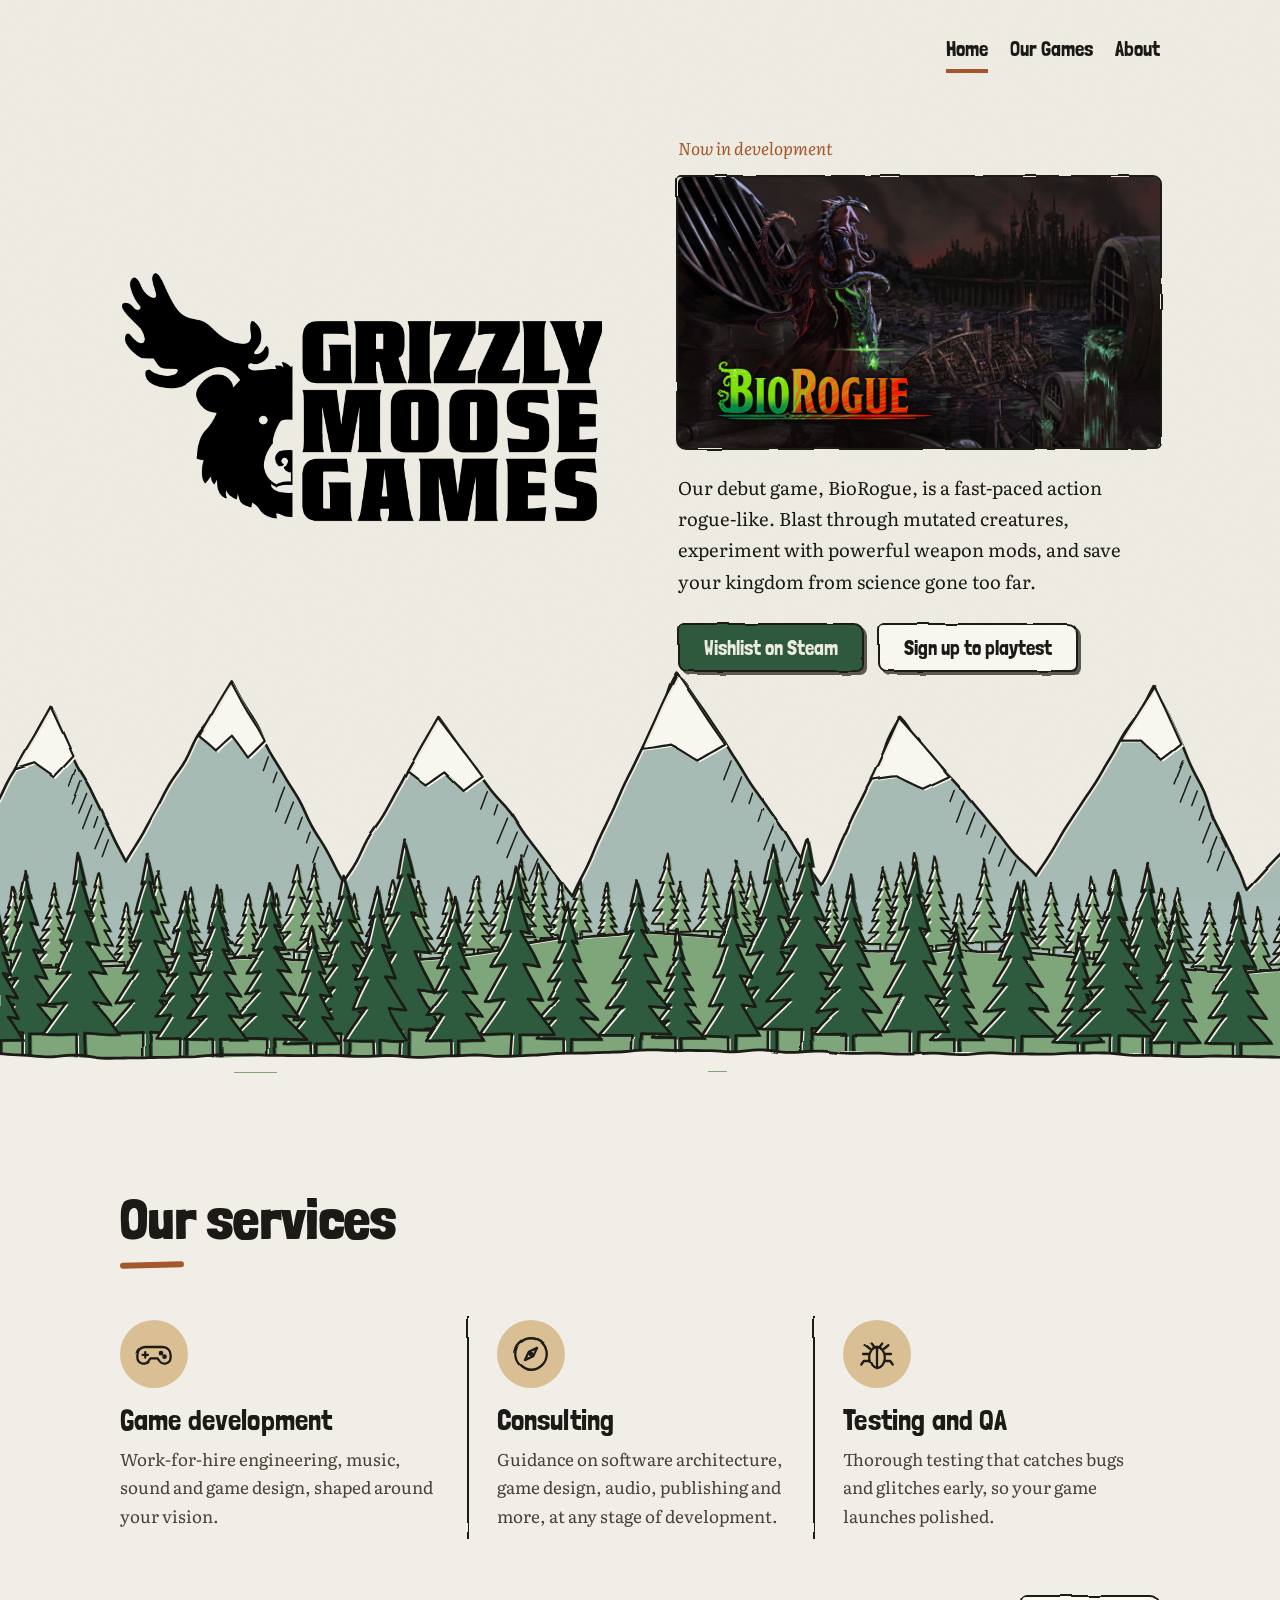
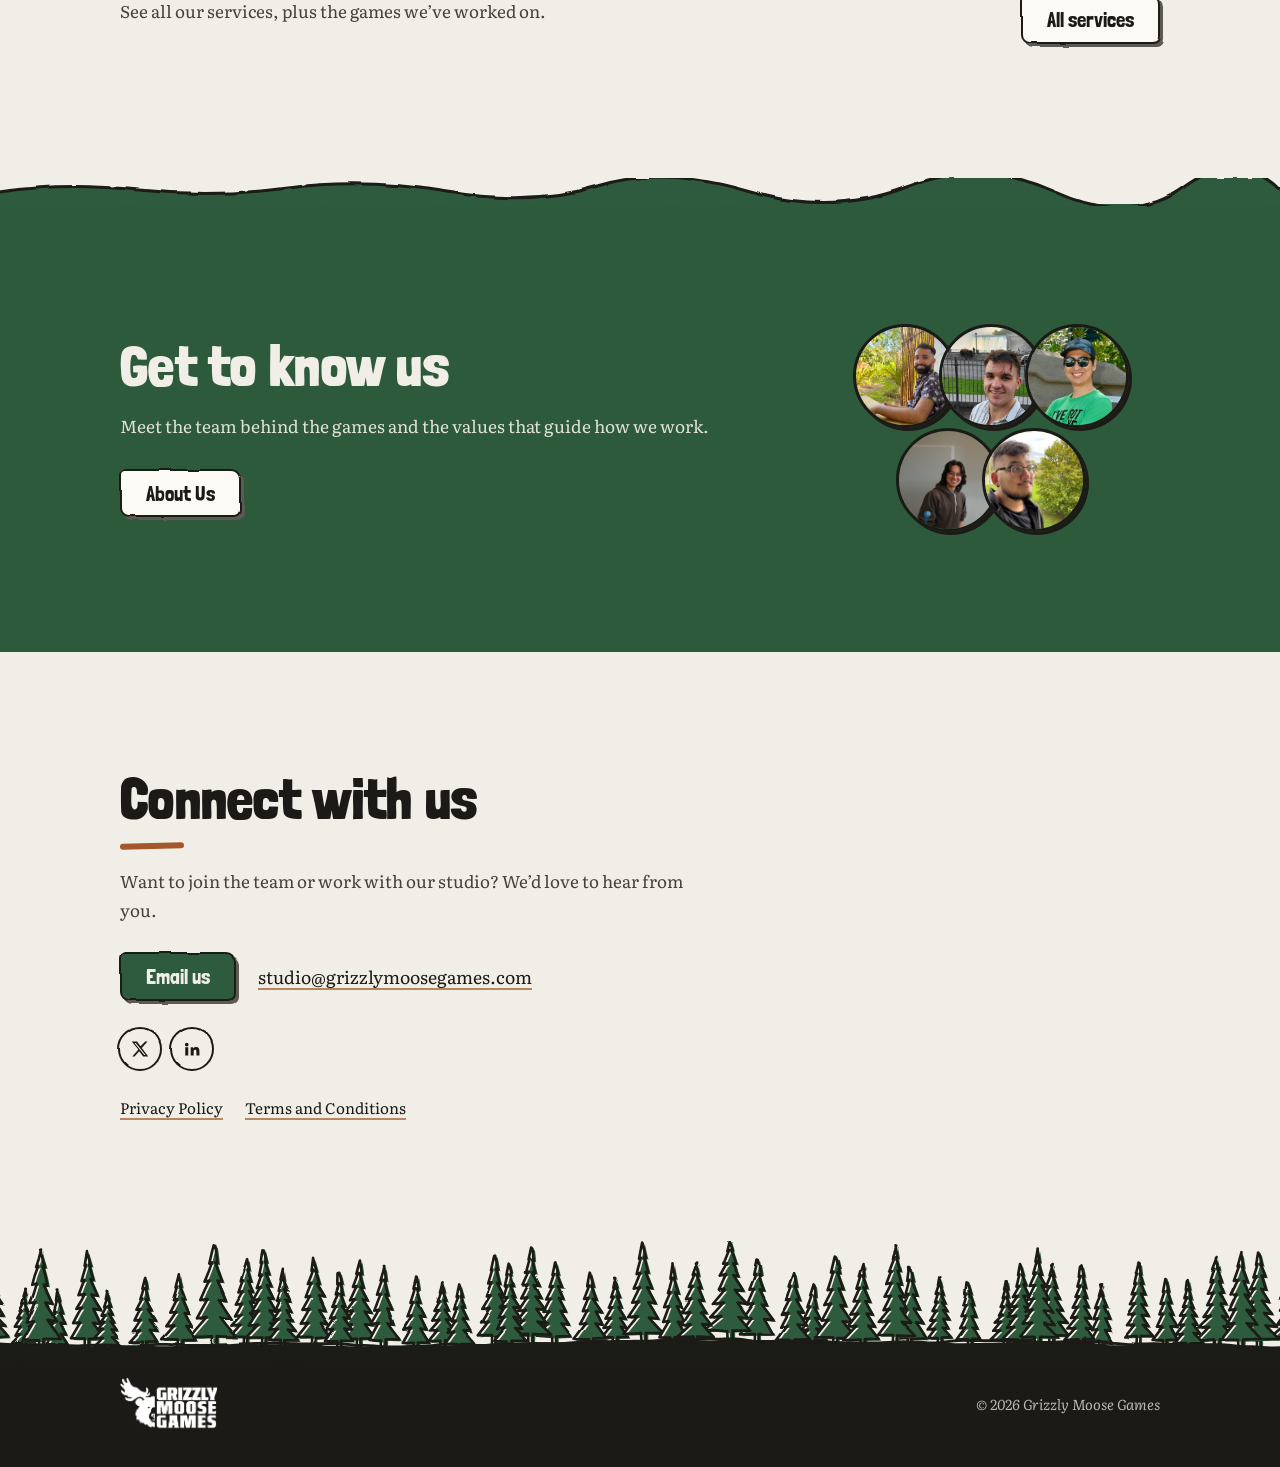
==== commit a0c29fd8: "Tighten home page copy to match About and Our Games - Shorter BioRogue blurb in the hero. - Services" ====
--- a/index.html
+++ b/index.html
@@ -31,7 +31,7 @@
     <div class="hero-text">
     <p class="kicker">Now in development</p>
     <a class="spotlight ink" href="https://store.steampowered.com/app/3719650/BioRogue/" target="_blank" rel="noopener" aria-label="BioRogue on Steam"><div class="art-stack"><img src="assets/img/biorogue-keyart.jpg" alt="BioRogue key art: a tentacled rogue in a red cloak overlooks a ruined, flooded city" width="2000" height="1214"><img class="art-logo" src="assets/img/biorogue-logo.png" alt="" width="1200" height="356"></div></a>
-    <p class="hero-copy">Our debut game, BioRogue, is an imaginative fast-paced action rogue-like, where you&rsquo;ll blast through waves of mutated creatures, experiment with powerful weapon mods, and fight to save your kingdom in a world where science has gone too far.</p>
+    <p class="hero-copy">Our debut game, BioRogue, is a fast-paced action rogue-like. Blast through mutated creatures, experiment with powerful weapon mods, and save your kingdom from science gone too far.</p>
     <div class="hero-cta">
       <a class="btn" href="https://store.steampowered.com/app/3719650/BioRogue/" target="_blank" rel="noopener">Wishlist on Steam</a>
       <a class="btn btn-paper" href="https://biorogue.firstlook.gg/signup/playtester" target="_blank" rel="noopener">Sign up to playtest</a>
@@ -44,13 +44,13 @@
   <div class="wrap">
     <div class="section-head"><h2 class="squiggle">Our services</h2></div>
     <div class="services">
-      <article class="svc"><div class="svc-icon"><svg viewBox="0 0 48 48" fill="none" stroke="currentColor" stroke-width="2.6" stroke-linecap="round" stroke-linejoin="round" aria-hidden="true"><path d="M14 16h20a9 9 0 0 1 9 9v3a7 7 0 0 1-12.4 4.4L28 29h-8l-2.6 3.4A7 7 0 0 1 5 28v-3a9 9 0 0 1 9-9Z"/><path d="M14 22v6M11 25h6"/><circle cx="32" cy="23" r="1.4" fill="currentColor"/><circle cx="36" cy="27" r="1.4" fill="currentColor"/></svg></div><h3>We build games!</h3><p>We offer expert development services tailored to your needs and vision. Specializing in engineering, music, sound design, and game design, we're here to bring your project to life.</p></article>
-      <article class="svc"><div class="svc-icon"><svg viewBox="0 0 48 48" fill="none" stroke="currentColor" stroke-width="2.6" stroke-linecap="round" stroke-linejoin="round" aria-hidden="true"><circle cx="24" cy="24" r="18"/><path d="m31 17-4.5 9.5L17 31l4.5-9.5Z"/><circle cx="24" cy="24" r="1.4" fill="currentColor"/></svg></div><h3>Consultation!</h3><p>We provide specialized consultation for software architecture, game design, sound design, publishing, and more. Let us help you navigate the complexities of game development.</p></article>
-      <article class="svc"><div class="svc-icon"><svg viewBox="0 0 48 48" fill="none" stroke="currentColor" stroke-width="2.6" stroke-linecap="round" stroke-linejoin="round" aria-hidden="true"><ellipse cx="24" cy="28" rx="9" ry="12"/><path d="M24 16v24M18 12l3 4M30 12l-3 4M15 24H8M15 32H9l-3 4M33 24h7M33 32h6l3 4M16 18l-5-4M32 18l5-4"/></svg></div><h3>Testing and QA!</h3><p>Ensure your game's success with our comprehensive testing and quality assurance services. We will rigorously test your game to identify bugs, glitches, and other issues, ensuring a polished player experience.</p></article>
+      <article class="svc"><div class="svc-icon"><svg viewBox="0 0 48 48" fill="none" stroke="currentColor" stroke-width="2.6" stroke-linecap="round" stroke-linejoin="round" aria-hidden="true"><path d="M14 16h20a9 9 0 0 1 9 9v3a7 7 0 0 1-12.4 4.4L28 29h-8l-2.6 3.4A7 7 0 0 1 5 28v-3a9 9 0 0 1 9-9Z"/><path d="M14 22v6M11 25h6"/><circle cx="32" cy="23" r="1.4" fill="currentColor"/><circle cx="36" cy="27" r="1.4" fill="currentColor"/></svg></div><h3>Game development</h3><p>Work-for-hire engineering, music, sound and game design, shaped around your vision.</p></article>
+      <article class="svc"><div class="svc-icon"><svg viewBox="0 0 48 48" fill="none" stroke="currentColor" stroke-width="2.6" stroke-linecap="round" stroke-linejoin="round" aria-hidden="true"><circle cx="24" cy="24" r="18"/><path d="m31 17-4.5 9.5L17 31l4.5-9.5Z"/><circle cx="24" cy="24" r="1.4" fill="currentColor"/></svg></div><h3>Consulting</h3><p>Guidance on software architecture, game design, audio, publishing and more, at any stage of development.</p></article>
+      <article class="svc"><div class="svc-icon"><svg viewBox="0 0 48 48" fill="none" stroke="currentColor" stroke-width="2.6" stroke-linecap="round" stroke-linejoin="round" aria-hidden="true"><ellipse cx="24" cy="28" rx="9" ry="12"/><path d="M24 16v24M18 12l3 4M30 12l-3 4M15 24H8M15 32H9l-3 4M33 24h7M33 32h6l3 4M16 18l-5-4M32 18l5-4"/></svg></div><h3>Testing and QA</h3><p>Thorough testing that catches bugs and glitches early, so your game launches polished.</p></article>
     </div>
     <div class="after-note">
-      <p>At Grizzly Moose Games, we are dedicated to providing exceptional service and delivering high-quality projects. To learn more about our offerings and see examples of our past work, please visit our Services page.</p>
-      <a class="btn btn-paper" href="games.html#services">Our Services</a>
+      <p>See all our services, plus the games we&rsquo;ve worked on.</p>
+      <a class="btn btn-paper" href="games.html#services">All services</a>
     </div>
   </div>
 </section>
@@ -60,7 +60,7 @@
   <div class="wrap split">
     <div>
       <h2>Get to know us</h2>
-      <p style="margin:18px 0 28px;font-size:1.08rem">Learn more about Grizzly Moose Games and our commitment to crafting imaginative video game experiences that challenge player expectations.</p>
+      <p style="margin:18px 0 28px;font-size:1.08rem">Meet the team behind the games and the values that guide how we work.</p>
       <a class="btn btn-paper" href="about.html">About Us</a>
     </div>
     <div class="crew"><img src="assets/img/team-arya.jpg" alt="" width="104" height="104" loading="lazy"><img src="assets/img/team-xander.png" alt="" width="104" height="104" loading="lazy"><img src="assets/img/team-tj.jpg" alt="" width="104" height="104" loading="lazy"><img src="assets/img/team-cole.png" alt="" width="104" height="104" loading="lazy"><img src="assets/img/team-sarin.jpg" alt="" width="104" height="104" loading="lazy"></div>
@@ -70,7 +70,7 @@
 <section class="section" id="contact">
   <div class="wrap contact">
     <h2 class="squiggle">Connect with us</h2>
-    <p style="margin-top:18px">Want to join our team or work with our studio? We're always looking for new and exciting opportunities. Let's connect.</p>
+    <p style="margin-top:18px">Want to join the team or work with our studio? We&rsquo;d love to hear from you.</p>
     <div class="contact-actions"><a class="btn" href="mailto:studio@grizzlymoosegames.com">Email us</a><a class="contact-email" href="mailto:studio@grizzlymoosegames.com">studio@grizzlymoosegames.com</a></div>
     <div class="socials"><a class="ink" href="https://twitter.com/TheGrizzlyMoose" target="_blank" rel="noopener" aria-label="X / Twitter"><svg viewBox="0 0 24 24" fill="currentColor" aria-hidden="true"><path d="M18.9 2H22l-7.6 8.7L23 22h-6.8l-5.3-6.9L4.8 22H1.7l8.1-9.3L1 2h7l4.8 6.3L18.9 2Zm-1.2 18h1.7L6.4 3.9H4.6L17.7 20Z"/></svg></a><a class="ink" href="https://www.linkedin.com/company/grizzly-moose-games/" target="_blank" rel="noopener" aria-label="LinkedIn"><svg viewBox="0 0 24 24" fill="currentColor" aria-hidden="true"><path d="M4.98 3.5a2.5 2.5 0 1 1 0 5 2.5 2.5 0 0 1 0-5ZM3 9.75h4v11H3v-11Zm6.5 0h3.8v1.5h.05c.53-.95 1.83-1.95 3.77-1.95 4.03 0 4.78 2.55 4.78 5.87v5.58h-4v-4.95c0-1.18-.02-2.7-1.7-2.7-1.7 0-1.95 1.28-1.95 2.6v5.05h-4v-11Z"/></svg></a></div>
     <div class="legal">
--- a/css/style.css
+++ b/css/style.css
@@ -103,7 +103,7 @@
 .hero-cta { display: flex; gap: 14px; flex-wrap: wrap; margin-top: 26px; }
 
 /* ---------- Sub-page heroes ---------- */
-.page-hero { position: relative; isolation: isolate; padding-block: 40px 130px; }
+.page-hero { position: relative; isolation: isolate; padding-block: 40px 190px; }
 .page-hero .lede { margin-top: 24px; font-size: 1.15rem; color: var(--ink); }
 .strip { position: absolute; left: 0; right: 0; bottom: 0; width: 100%; height: 120px; filter: url(#wobble-soft); }
 
@@ -196,8 +196,9 @@
 
 /* ---------- About ---------- */
 .values { display: grid; grid-template-columns: repeat(3, 1fr); gap: clamp(24px, 4vw, 48px); }
-.values > p { min-width: 0; position: relative; padding-top: 22px; }
-.values > p::before { content: ""; position: absolute; top: 0; left: 0; width: 46px; height: 12px; background: var(--antler); border-radius: 3px; transform: rotate(-2deg); }
+.values > div { min-width: 0; position: relative; padding-top: 22px; }
+.values h3 { margin-bottom: 10px; }
+.values > div::before { content: ""; position: absolute; top: 0; left: 0; width: 46px; height: 12px; background: var(--antler); border-radius: 3px; transform: rotate(-2deg); }
 @media (max-width: 860px) { .values { grid-template-columns: 1fr; } }
 
 .team { display: grid; grid-template-columns: repeat(auto-fill, minmax(min(100%, 240px), 1fr)); gap: 48px 32px; }
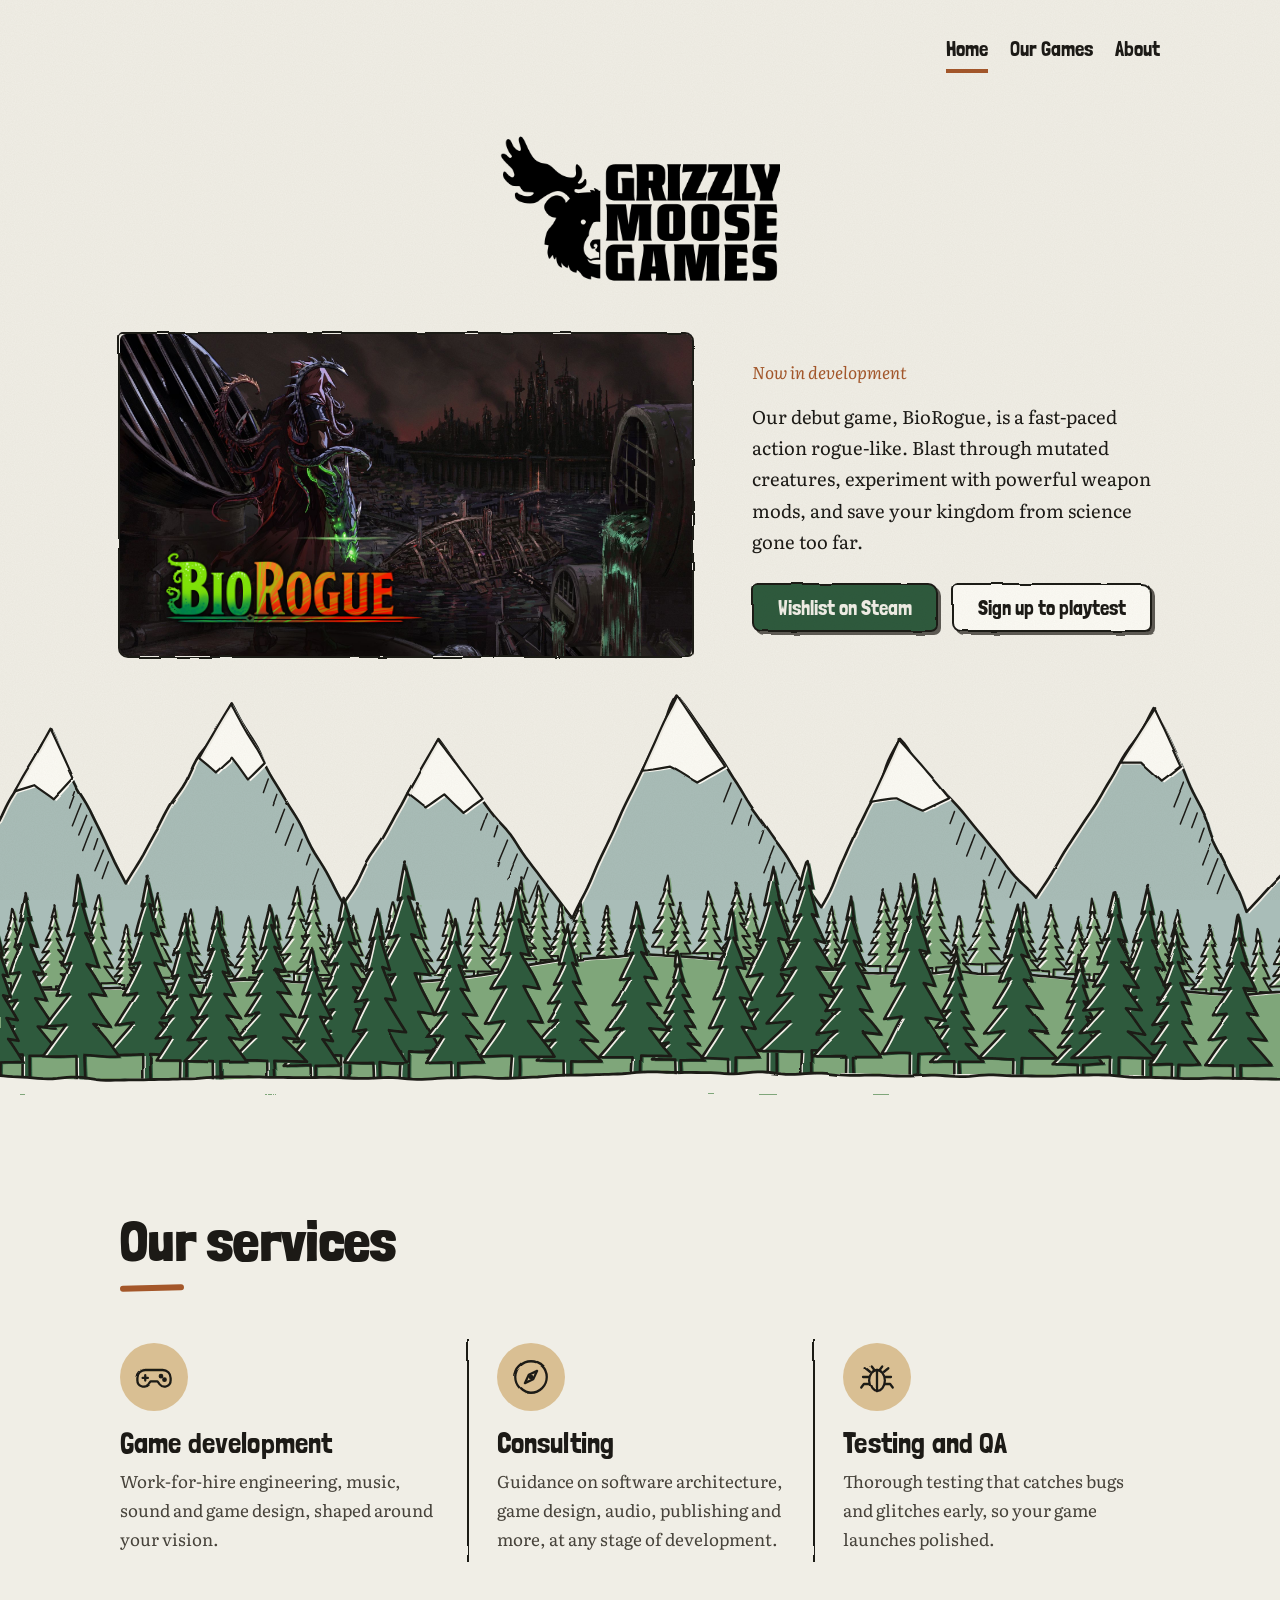
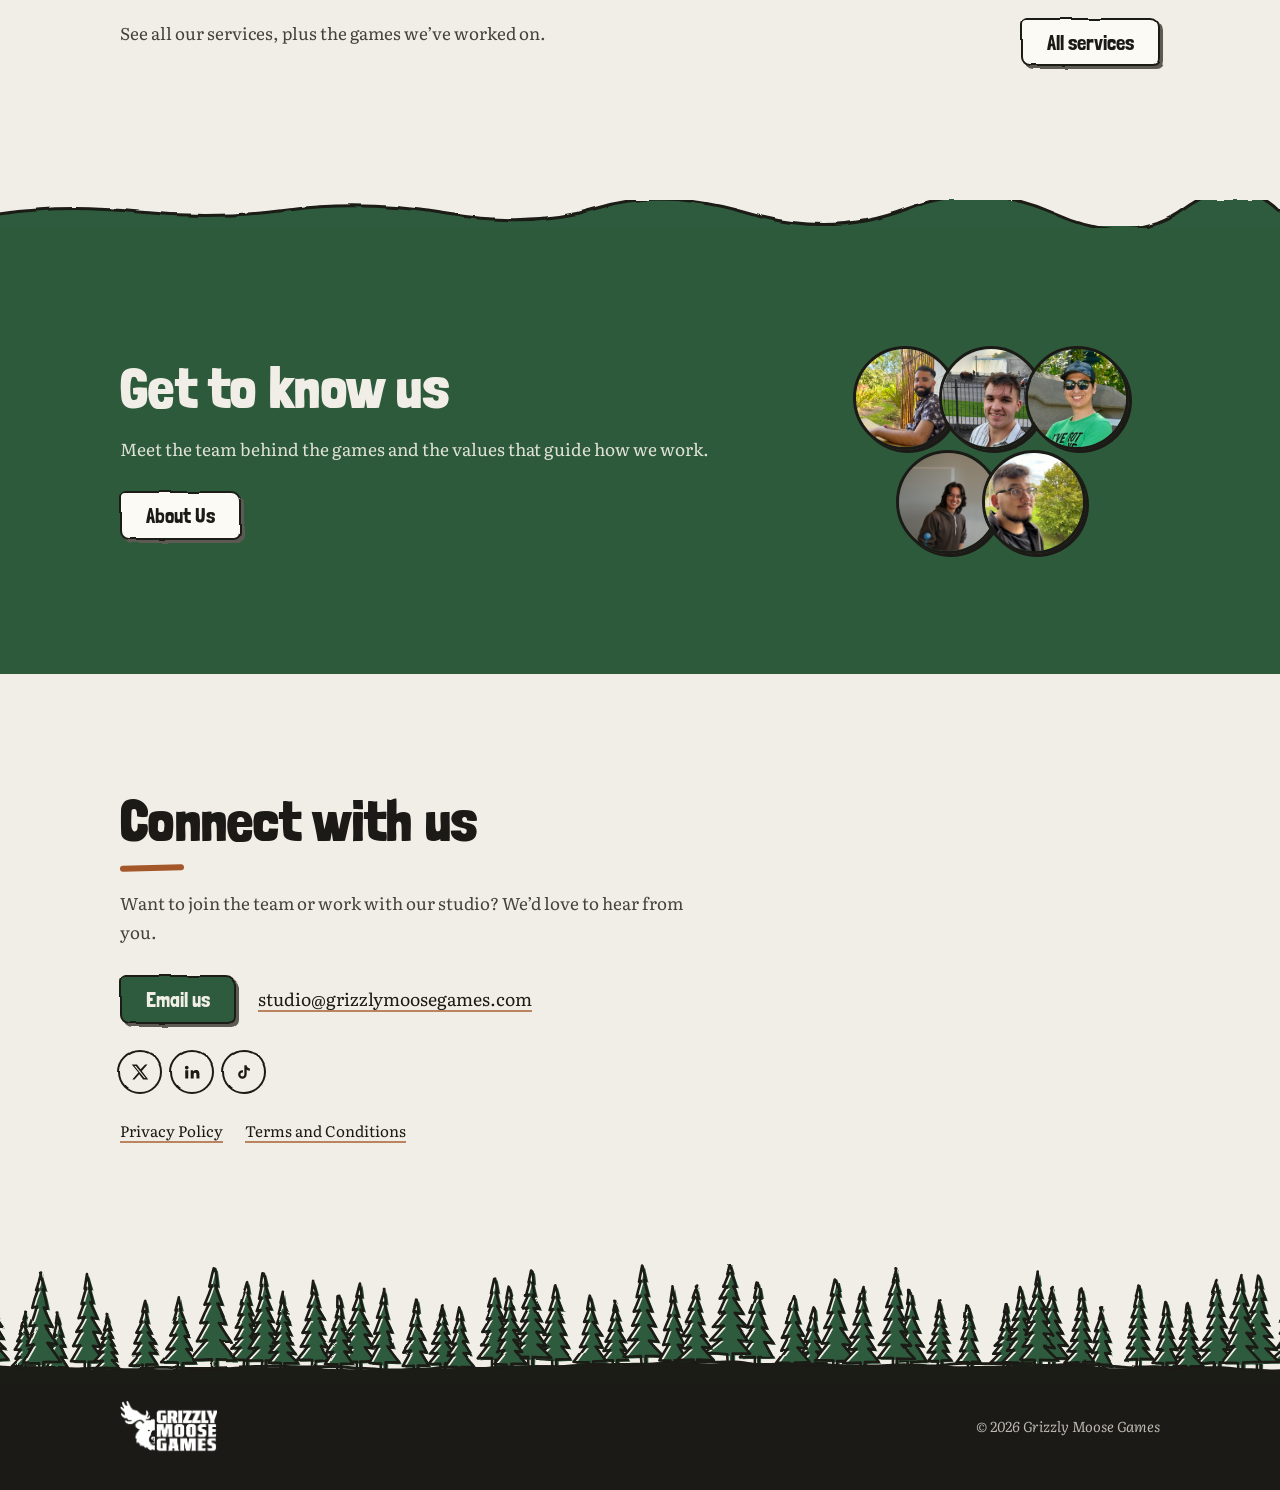
==== commit 57897694: "Feature BioRogue in the home hero; add TikTok link - Home hero: smaller studio logo centered on top," ====
--- a/index.html
+++ b/index.html
@@ -28,14 +28,16 @@
   <canvas class="scene-front" data-draw="front" aria-hidden="true"></canvas>
   <div class="wrap hero-grid">
     <h1 class="hero-title"><img src="assets/img/gm-lockup.png" alt="Grizzly Moose Games" width="796" height="444"></h1>
-    <div class="hero-text">
-    <p class="kicker">Now in development</p>
-    <a class="spotlight ink" href="https://store.steampowered.com/app/3719650/BioRogue/" target="_blank" rel="noopener" aria-label="BioRogue on Steam"><div class="art-stack"><img src="assets/img/biorogue-keyart.jpg" alt="BioRogue key art: a tentacled rogue in a red cloak overlooks a ruined, flooded city" width="2000" height="1214"><img class="art-logo" src="assets/img/biorogue-logo.png" alt="" width="1200" height="356"></div></a>
-    <p class="hero-copy">Our debut game, BioRogue, is a fast-paced action rogue-like. Blast through mutated creatures, experiment with powerful weapon mods, and save your kingdom from science gone too far.</p>
-    <div class="hero-cta">
-      <a class="btn" href="https://store.steampowered.com/app/3719650/BioRogue/" target="_blank" rel="noopener">Wishlist on Steam</a>
-      <a class="btn btn-paper" href="https://biorogue.firstlook.gg/signup/playtester" target="_blank" rel="noopener">Sign up to playtest</a>
-    </div>
+    <div class="feature">
+      <a class="spotlight ink" href="https://store.steampowered.com/app/3719650/BioRogue/" target="_blank" rel="noopener" aria-label="BioRogue on Steam"><div class="art-stack"><img src="assets/img/biorogue-keyart.jpg" alt="BioRogue key art: a tentacled rogue in a red cloak overlooks a ruined, flooded city" width="2000" height="1214"><img class="art-logo" src="assets/img/biorogue-logo.png" alt="" width="1200" height="356"></div></a>
+      <div class="hero-text">
+        <p class="kicker">Now in development</p>
+        <p class="hero-copy">Our debut game, BioRogue, is a fast-paced action rogue-like. Blast through mutated creatures, experiment with powerful weapon mods, and save your kingdom from science gone too far.</p>
+        <div class="hero-cta">
+          <a class="btn" href="https://store.steampowered.com/app/3719650/BioRogue/" target="_blank" rel="noopener">Wishlist on Steam</a>
+          <a class="btn btn-paper" href="https://biorogue.firstlook.gg/signup/playtester" target="_blank" rel="noopener">Sign up to playtest</a>
+        </div>
+      </div>
     </div>
   </div>
 </section>
@@ -72,7 +74,7 @@
     <h2 class="squiggle">Connect with us</h2>
     <p style="margin-top:18px">Want to join the team or work with our studio? We&rsquo;d love to hear from you.</p>
     <div class="contact-actions"><a class="btn" href="mailto:studio@grizzlymoosegames.com">Email us</a><a class="contact-email" href="mailto:studio@grizzlymoosegames.com">studio@grizzlymoosegames.com</a></div>
-    <div class="socials"><a class="ink" href="https://twitter.com/TheGrizzlyMoose" target="_blank" rel="noopener" aria-label="X / Twitter"><svg viewBox="0 0 24 24" fill="currentColor" aria-hidden="true"><path d="M18.9 2H22l-7.6 8.7L23 22h-6.8l-5.3-6.9L4.8 22H1.7l8.1-9.3L1 2h7l4.8 6.3L18.9 2Zm-1.2 18h1.7L6.4 3.9H4.6L17.7 20Z"/></svg></a><a class="ink" href="https://www.linkedin.com/company/grizzly-moose-games/" target="_blank" rel="noopener" aria-label="LinkedIn"><svg viewBox="0 0 24 24" fill="currentColor" aria-hidden="true"><path d="M4.98 3.5a2.5 2.5 0 1 1 0 5 2.5 2.5 0 0 1 0-5ZM3 9.75h4v11H3v-11Zm6.5 0h3.8v1.5h.05c.53-.95 1.83-1.95 3.77-1.95 4.03 0 4.78 2.55 4.78 5.87v5.58h-4v-4.95c0-1.18-.02-2.7-1.7-2.7-1.7 0-1.95 1.28-1.95 2.6v5.05h-4v-11Z"/></svg></a></div>
+    <div class="socials"><a class="ink" href="https://twitter.com/TheGrizzlyMoose" target="_blank" rel="noopener" aria-label="X / Twitter"><svg viewBox="0 0 24 24" fill="currentColor" aria-hidden="true"><path d="M18.9 2H22l-7.6 8.7L23 22h-6.8l-5.3-6.9L4.8 22H1.7l8.1-9.3L1 2h7l4.8 6.3L18.9 2Zm-1.2 18h1.7L6.4 3.9H4.6L17.7 20Z"/></svg></a><a class="ink" href="https://www.linkedin.com/company/grizzly-moose-games/" target="_blank" rel="noopener" aria-label="LinkedIn"><svg viewBox="0 0 24 24" fill="currentColor" aria-hidden="true"><path d="M4.98 3.5a2.5 2.5 0 1 1 0 5 2.5 2.5 0 0 1 0-5ZM3 9.75h4v11H3v-11Zm6.5 0h3.8v1.5h.05c.53-.95 1.83-1.95 3.77-1.95 4.03 0 4.78 2.55 4.78 5.87v5.58h-4v-4.95c0-1.18-.02-2.7-1.7-2.7-1.7 0-1.95 1.28-1.95 2.6v5.05h-4v-11Z"/></svg></a><a class="ink" href="https://www.tiktok.com/@grizzlymoosegames" target="_blank" rel="noopener" aria-label="TikTok"><svg viewBox="0 0 24 24" fill="currentColor" aria-hidden="true"><path d="M16.6 5.82A4.28 4.28 0 0 1 15.54 3h-3.09v12.4a2.59 2.59 0 0 1-2.59 2.5c-1.42 0-2.6-1.16-2.6-2.6 0-1.72 1.66-3.01 3.37-2.48V9.66c-3.45-.46-6.47 2.22-6.47 5.64 0 3.33 2.76 5.7 5.69 5.7 3.14 0 5.69-2.55 5.69-5.7V9.01a7.35 7.35 0 0 0 4.3 1.38V7.3s-1.88.09-3.24-1.48Z"/></svg></a></div>
     <div class="legal">
       <a href="https://drive.google.com/file/d/1nduabUN6V4QkfS0KIW_CZJ2iCi3Cf-N0/view?usp=sharing" target="_blank" rel="noopener">Privacy Policy</a>
       <a href="https://drive.google.com/file/d/1UUNl7Hhsi6tNqllL0GQW7Ek-KekqwpAL/view?usp=sharing" target="_blank" rel="noopener">Terms and Conditions</a>
--- a/css/style.css
+++ b/css/style.css
@@ -98,8 +98,7 @@
 .hero-copy { margin-top: 28px; font-size: 1.15rem; max-width: 56ch; color: var(--ink); }
 
 .kicker { font-style: italic; color: var(--rust); margin-bottom: 14px; }
-.spotlight { display: block; max-width: 560px; }
-.hero-text .spotlight + .hero-copy { margin-top: 24px; }
+.spotlight { display: block; }
 .hero-cta { display: flex; gap: 14px; flex-wrap: wrap; margin-top: 26px; }
 
 /* ---------- Sub-page heroes ---------- */
@@ -241,12 +240,14 @@
 .brand .lockup { width: auto; height: 62px; }
 .site-header.is-home .brand { visibility: hidden; }
 .footer-base .brand .lockup { height: 54px; filter: invert(1); }
-.hero-grid { display: grid; grid-template-columns: 1fr 1fr; gap: clamp(32px, 6vw, 88px); align-items: center; }
+.hero-grid { display: grid; gap: clamp(28px, 4vw, 44px); justify-items: center; }
 .hero-grid > * { min-width: 0; }
-.hero-title { margin: 0; }
-.hero-title img { width: 100%; max-width: 560px; }
+.hero .hero-title { margin: 0; max-width: none; }
+.hero-title img { width: 100%; max-width: 280px; }
+.feature { width: 100%; display: grid; grid-template-columns: 1.4fr 1fr; gap: clamp(28px, 5vw, 60px); align-items: center; margin-bottom: clamp(8px, 3vw, 40px); }
+.feature > * { min-width: 0; }
 .hero-text .hero-copy { margin-top: 0; }
 @media (max-width: 860px) {
-  .hero-grid { grid-template-columns: 1fr; }
-  .hero-title img { max-width: 420px; }
-}
+  .feature { grid-template-columns: 1fr; }
+  .hero-title img { max-width: 220px; }
+}
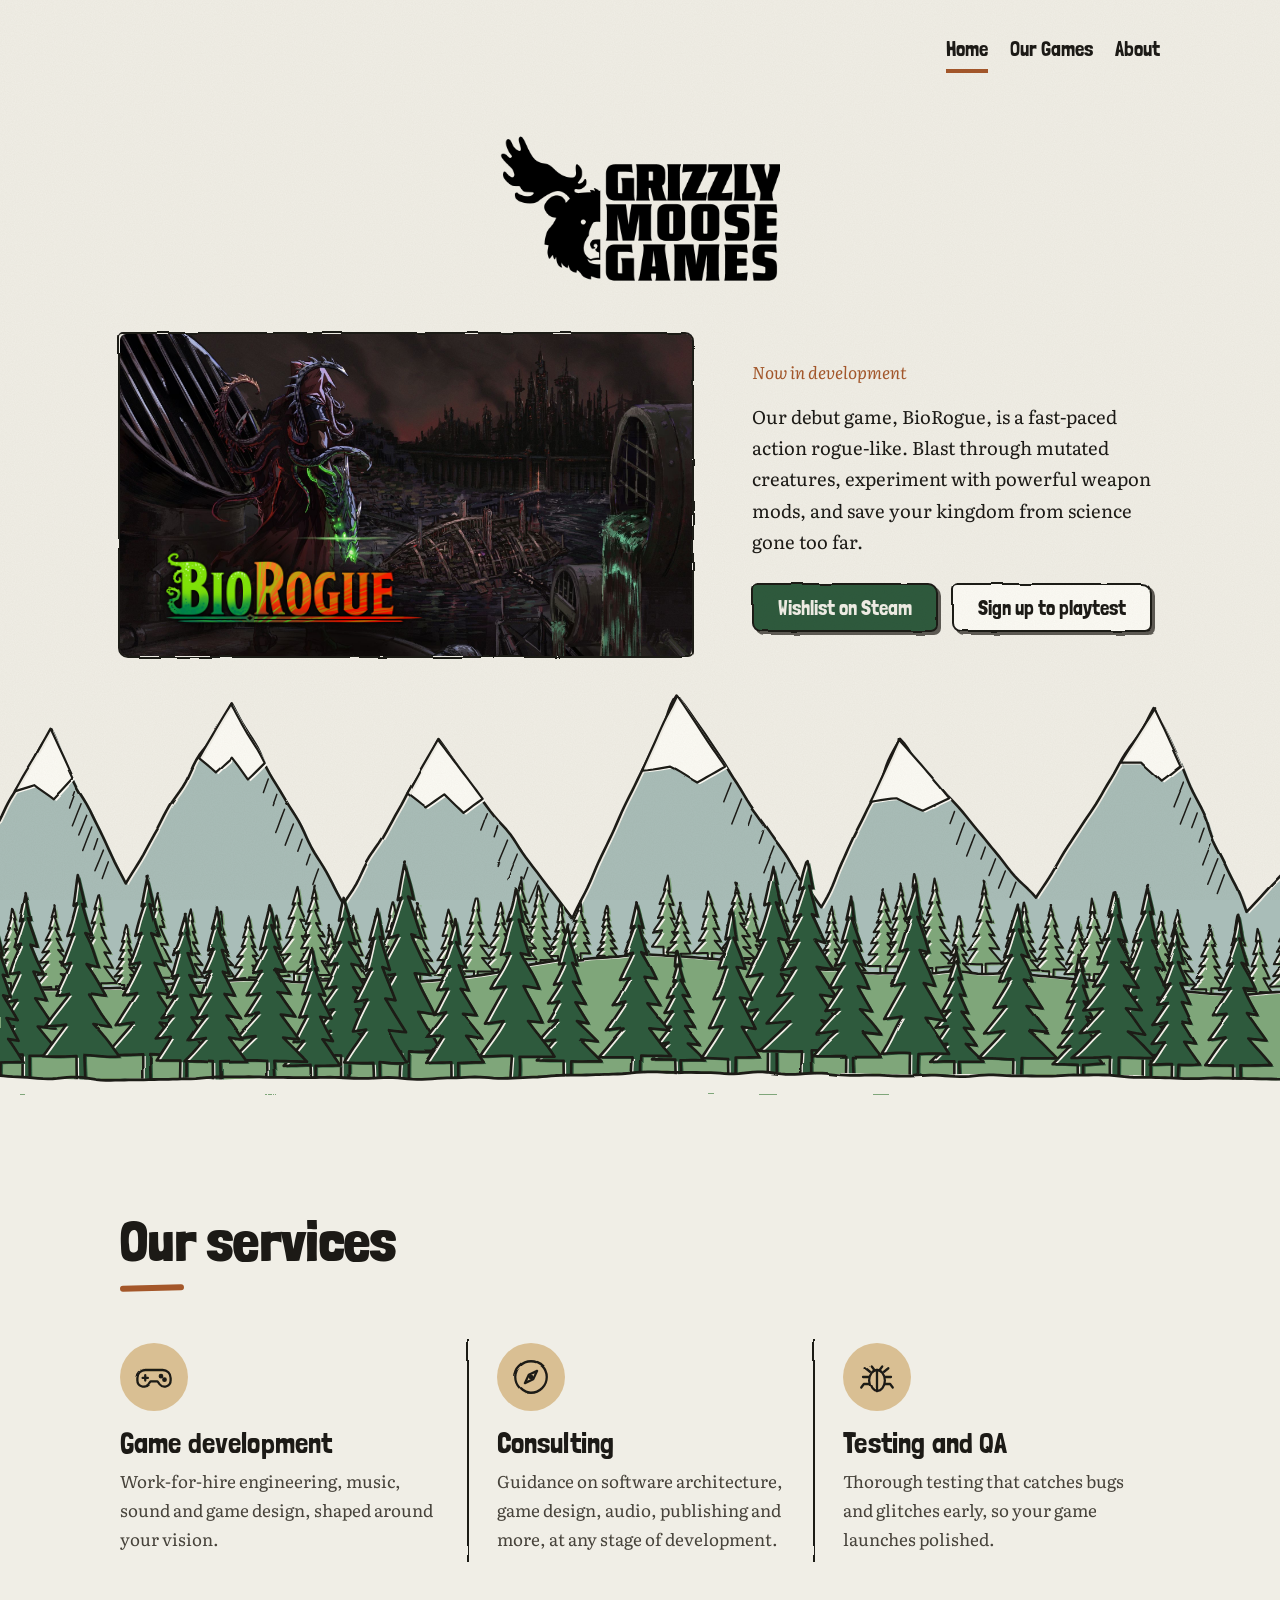
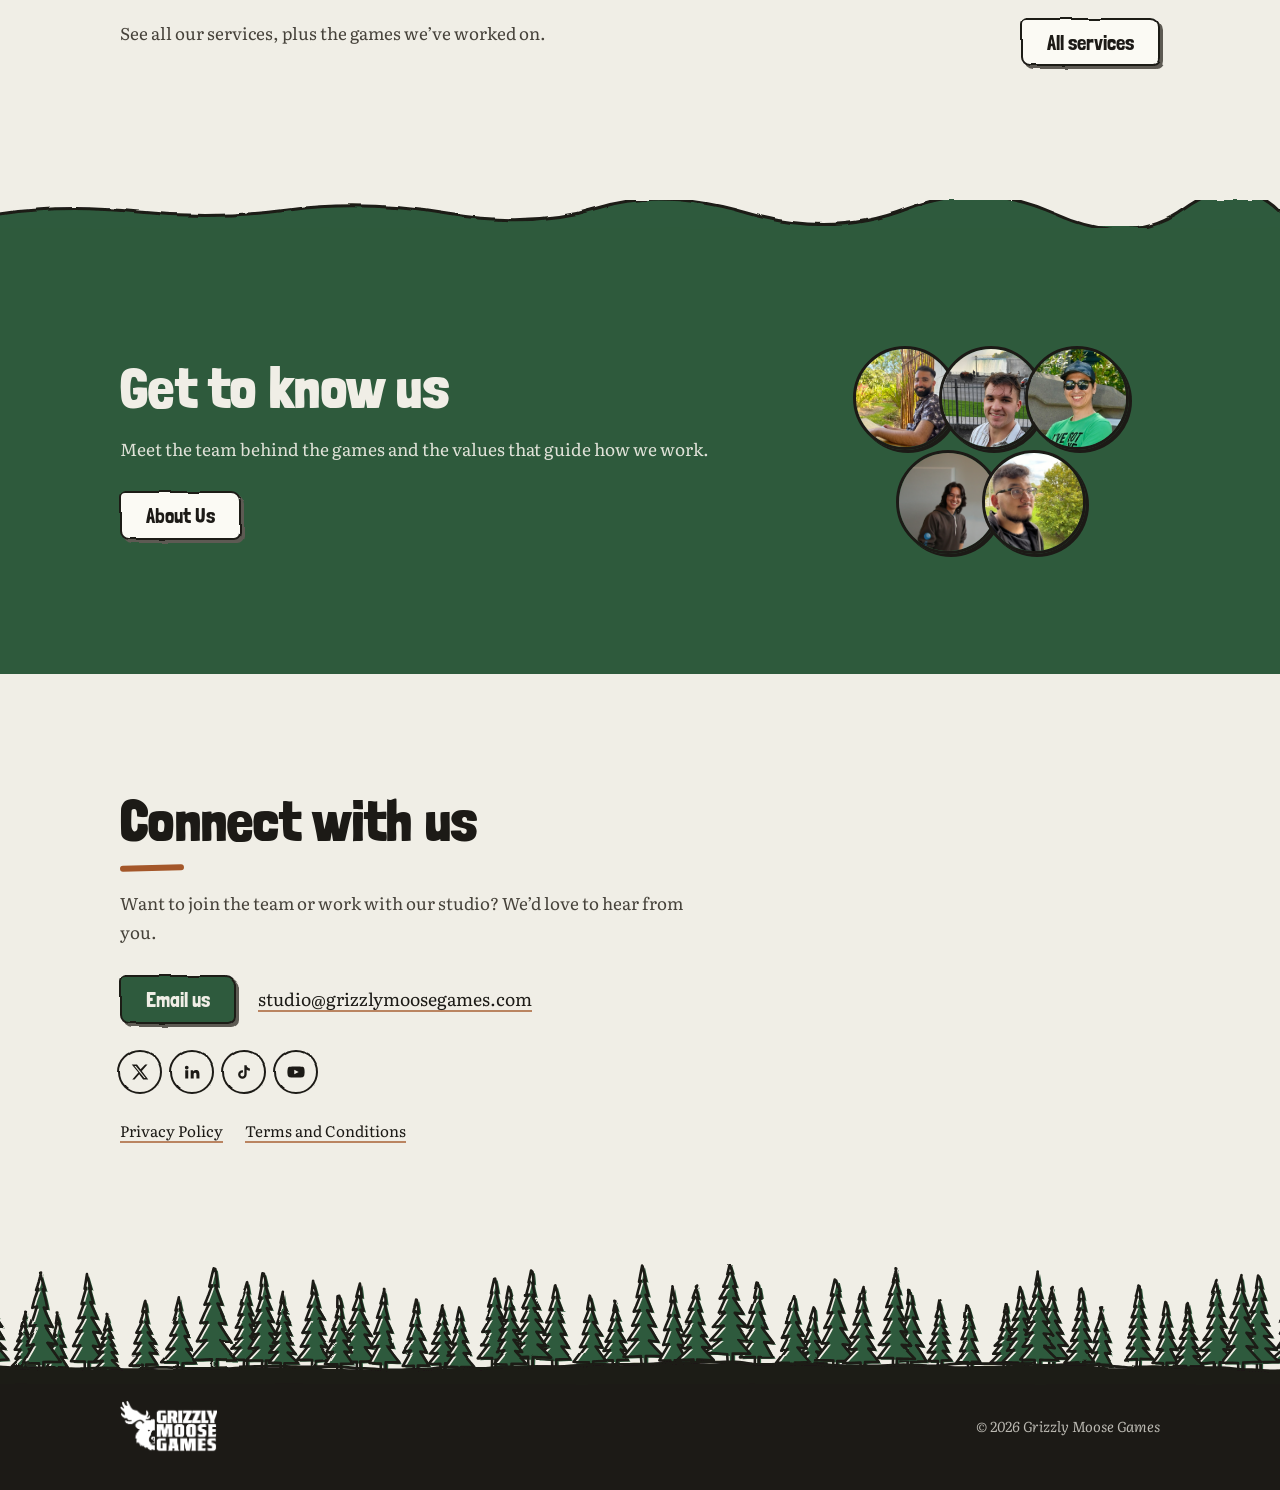
==== commit 0136620f: "Add YouTube link to the "Connect with us" socials Co-Authored-By: Claude Opus 5.5 <noreply@anthropic" ====
--- a/index.html
+++ b/index.html
@@ -74,7 +74,7 @@
     <h2 class="squiggle">Connect with us</h2>
     <p style="margin-top:18px">Want to join the team or work with our studio? We&rsquo;d love to hear from you.</p>
     <div class="contact-actions"><a class="btn" href="mailto:studio@grizzlymoosegames.com">Email us</a><a class="contact-email" href="mailto:studio@grizzlymoosegames.com">studio@grizzlymoosegames.com</a></div>
-    <div class="socials"><a class="ink" href="https://twitter.com/TheGrizzlyMoose" target="_blank" rel="noopener" aria-label="X / Twitter"><svg viewBox="0 0 24 24" fill="currentColor" aria-hidden="true"><path d="M18.9 2H22l-7.6 8.7L23 22h-6.8l-5.3-6.9L4.8 22H1.7l8.1-9.3L1 2h7l4.8 6.3L18.9 2Zm-1.2 18h1.7L6.4 3.9H4.6L17.7 20Z"/></svg></a><a class="ink" href="https://www.linkedin.com/company/grizzly-moose-games/" target="_blank" rel="noopener" aria-label="LinkedIn"><svg viewBox="0 0 24 24" fill="currentColor" aria-hidden="true"><path d="M4.98 3.5a2.5 2.5 0 1 1 0 5 2.5 2.5 0 0 1 0-5ZM3 9.75h4v11H3v-11Zm6.5 0h3.8v1.5h.05c.53-.95 1.83-1.95 3.77-1.95 4.03 0 4.78 2.55 4.78 5.87v5.58h-4v-4.95c0-1.18-.02-2.7-1.7-2.7-1.7 0-1.95 1.28-1.95 2.6v5.05h-4v-11Z"/></svg></a><a class="ink" href="https://www.tiktok.com/@grizzlymoosegames" target="_blank" rel="noopener" aria-label="TikTok"><svg viewBox="0 0 24 24" fill="currentColor" aria-hidden="true"><path d="M16.6 5.82A4.28 4.28 0 0 1 15.54 3h-3.09v12.4a2.59 2.59 0 0 1-2.59 2.5c-1.42 0-2.6-1.16-2.6-2.6 0-1.72 1.66-3.01 3.37-2.48V9.66c-3.45-.46-6.47 2.22-6.47 5.64 0 3.33 2.76 5.7 5.69 5.7 3.14 0 5.69-2.55 5.69-5.7V9.01a7.35 7.35 0 0 0 4.3 1.38V7.3s-1.88.09-3.24-1.48Z"/></svg></a></div>
+    <div class="socials"><a class="ink" href="https://twitter.com/TheGrizzlyMoose" target="_blank" rel="noopener" aria-label="X / Twitter"><svg viewBox="0 0 24 24" fill="currentColor" aria-hidden="true"><path d="M18.9 2H22l-7.6 8.7L23 22h-6.8l-5.3-6.9L4.8 22H1.7l8.1-9.3L1 2h7l4.8 6.3L18.9 2Zm-1.2 18h1.7L6.4 3.9H4.6L17.7 20Z"/></svg></a><a class="ink" href="https://www.linkedin.com/company/grizzly-moose-games/" target="_blank" rel="noopener" aria-label="LinkedIn"><svg viewBox="0 0 24 24" fill="currentColor" aria-hidden="true"><path d="M4.98 3.5a2.5 2.5 0 1 1 0 5 2.5 2.5 0 0 1 0-5ZM3 9.75h4v11H3v-11Zm6.5 0h3.8v1.5h.05c.53-.95 1.83-1.95 3.77-1.95 4.03 0 4.78 2.55 4.78 5.87v5.58h-4v-4.95c0-1.18-.02-2.7-1.7-2.7-1.7 0-1.95 1.28-1.95 2.6v5.05h-4v-11Z"/></svg></a><a class="ink" href="https://www.tiktok.com/@grizzlymoosegames" target="_blank" rel="noopener" aria-label="TikTok"><svg viewBox="0 0 24 24" fill="currentColor" aria-hidden="true"><path d="M16.6 5.82A4.28 4.28 0 0 1 15.54 3h-3.09v12.4a2.59 2.59 0 0 1-2.59 2.5c-1.42 0-2.6-1.16-2.6-2.6 0-1.72 1.66-3.01 3.37-2.48V9.66c-3.45-.46-6.47 2.22-6.47 5.64 0 3.33 2.76 5.7 5.69 5.7 3.14 0 5.69-2.55 5.69-5.7V9.01a7.35 7.35 0 0 0 4.3 1.38V7.3s-1.88.09-3.24-1.48Z"/></svg></a><a class="ink" href="https://www.youtube.com/@GrizzlyMooseGames" target="_blank" rel="noopener" aria-label="YouTube"><svg viewBox="0 0 24 24" fill="currentColor" aria-hidden="true"><path d="M23 7.2a3 3 0 0 0-2.1-2.1C19 4.6 12 4.6 12 4.6s-7 0-8.9.5A3 3 0 0 0 1 7.2 31 31 0 0 0 .5 12a31 31 0 0 0 .5 4.8 3 3 0 0 0 2.1 2.1c1.9.5 8.9.5 8.9.5s7 0 8.9-.5a3 3 0 0 0 2.1-2.1c.4-1.6.5-4.8.5-4.8s0-3.2-.5-4.8ZM9.7 15V9l5.8 3-5.8 3Z"/></svg></a></div>
     <div class="legal">
       <a href="https://drive.google.com/file/d/1nduabUN6V4QkfS0KIW_CZJ2iCi3Cf-N0/view?usp=sharing" target="_blank" rel="noopener">Privacy Policy</a>
       <a href="https://drive.google.com/file/d/1UUNl7Hhsi6tNqllL0GQW7Ek-KekqwpAL/view?usp=sharing" target="_blank" rel="noopener">Terms and Conditions</a>
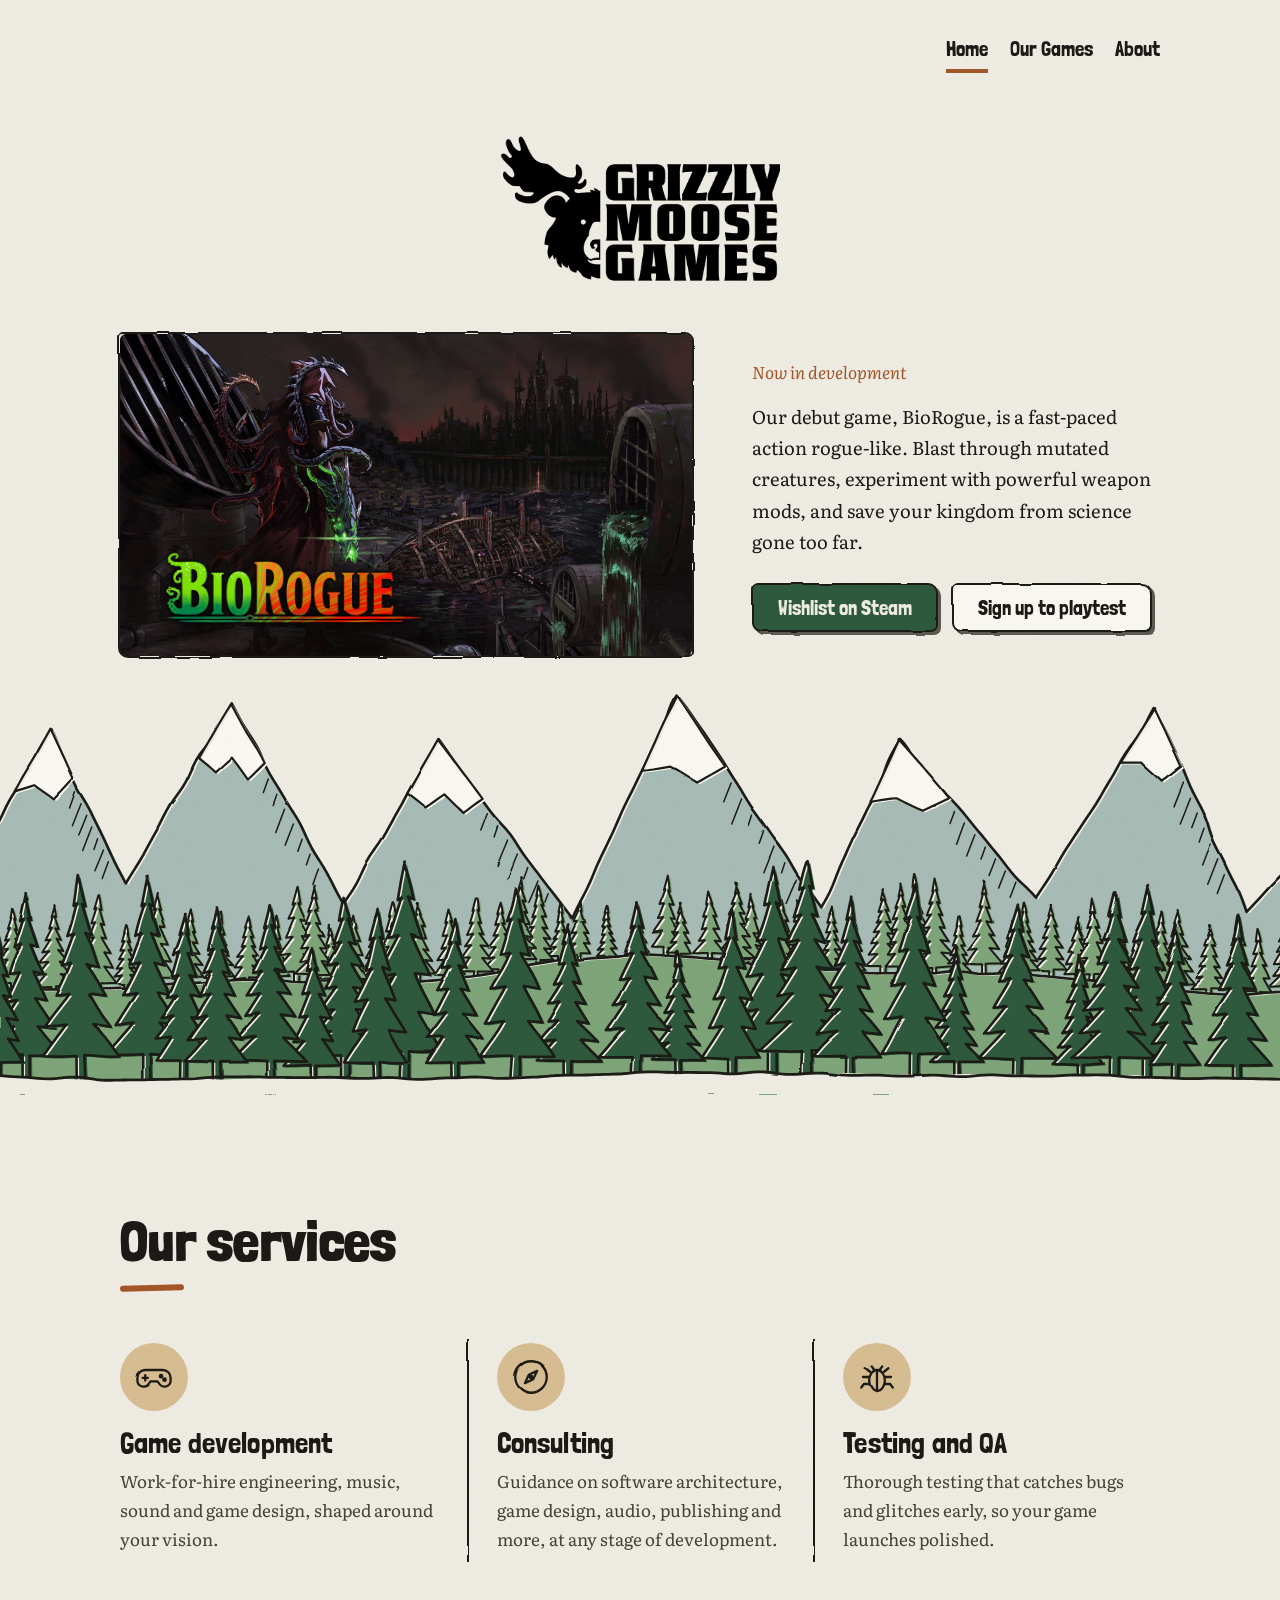
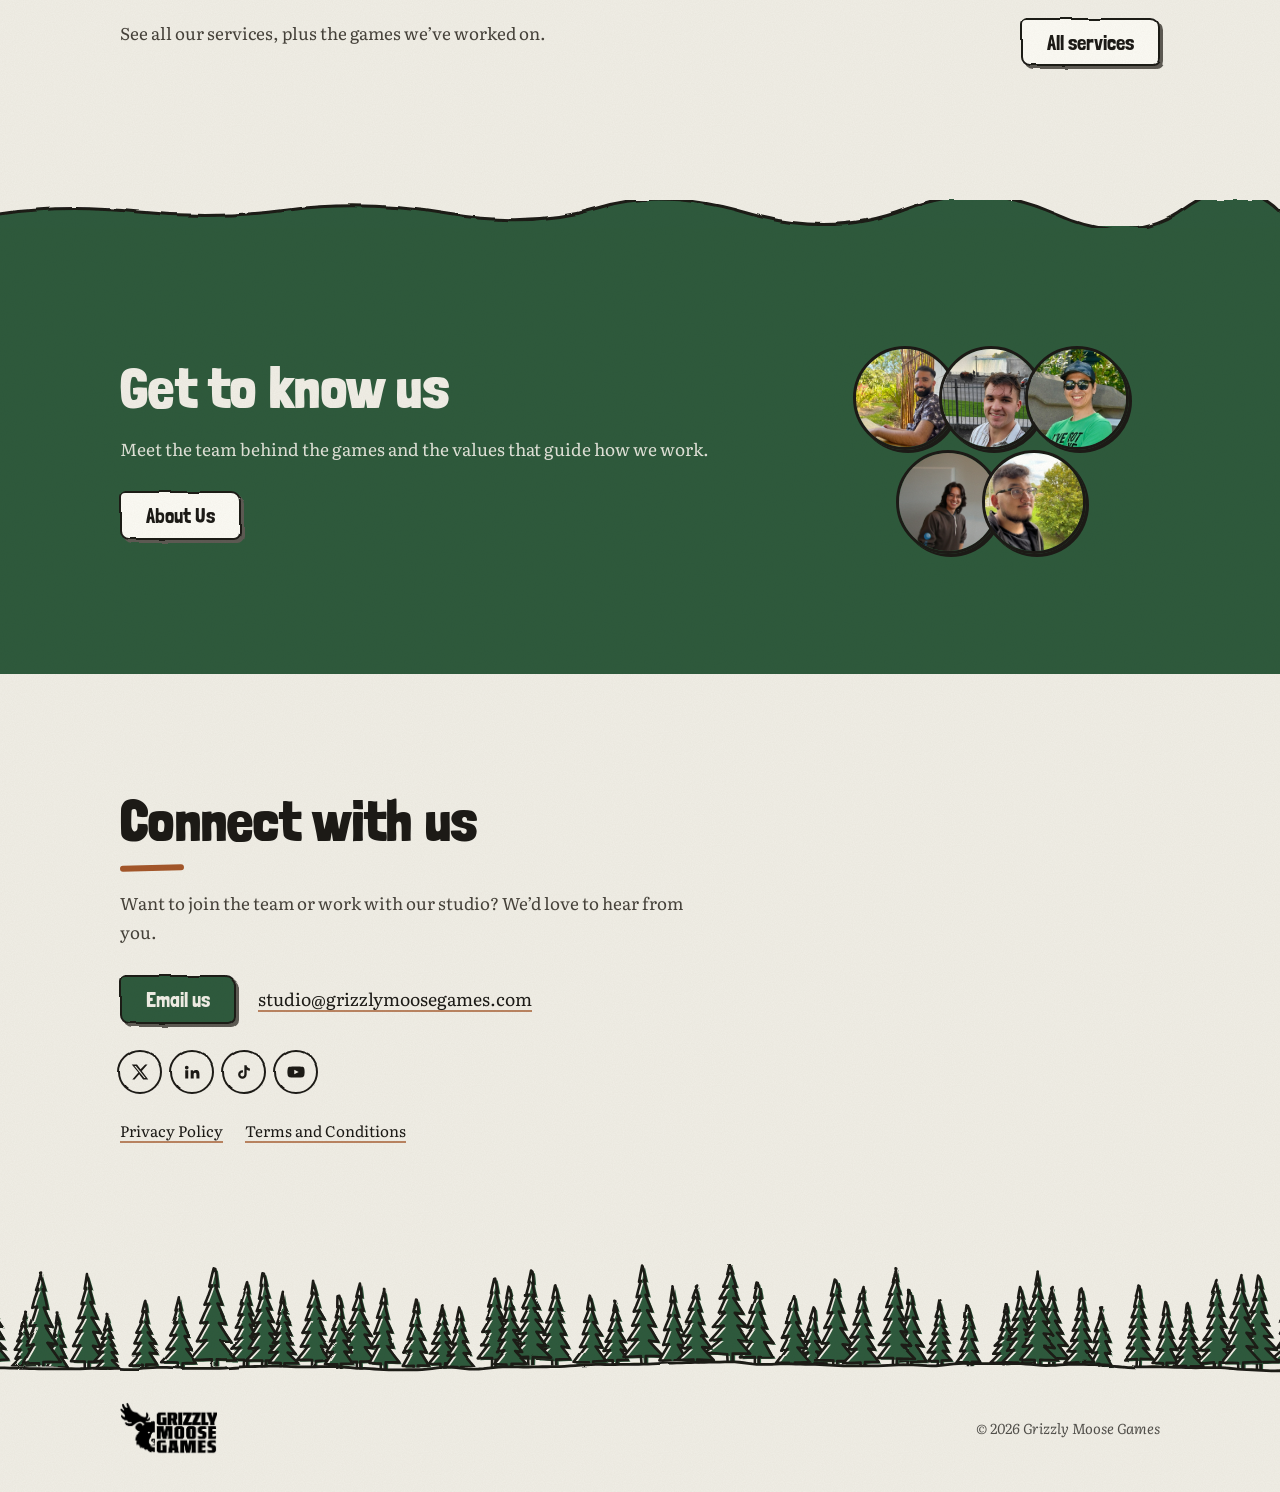
==== commit eee1e5f2: "Match iOS Safari's bars to the page and lighten the footer - The paper grain overlay was position: f" ====
--- a/index.html
+++ b/index.html
@@ -3,6 +3,7 @@
 <head>
 <meta charset="utf-8">
 <meta name="viewport" content="width=device-width, initial-scale=1, viewport-fit=cover">
+<meta name="theme-color" content="#edeae2">
 <title>Grizzly Moose Games | Indie Video Game Studio</title>
 <meta name="description" content="Grizzly Moose Games is an indie studio crafting BioRogue, a fast-paced action rogue-like.">
 <link rel="icon" href="assets/img/gm-icon.png">
@@ -82,7 +83,7 @@
   </div>
 </section>
 <footer class="site-footer">
-  <canvas class="strip" data-draw="strip" data-ground="ink" data-seed="31" aria-hidden="true"></canvas>
+  <canvas class="strip" data-draw="strip" data-ground="paper" data-seed="31" aria-hidden="true"></canvas>
   <div class="footer-base">
     <div class="wrap">
       <a class="brand" href="index.html"><img class="lockup" src="assets/img/gm-lockup.png" alt="Grizzly Moose Games" width="796" height="444"></a>
--- a/css/style.css
+++ b/css/style.css
@@ -5,6 +5,7 @@
 :root {
   color-scheme: light;
   --paper: #f0eee6;
+  --paper-seen: #edeae2; /* paper as it reads under the grain; matches browser chrome to the page */
   --paper-2: #e5e2d4;
   --ink: #1c1a16;
   --ink-soft: #46423a;
@@ -25,7 +26,10 @@
 
 *, *::before, *::after { box-sizing: border-box; }
 
+html { background: var(--paper-seen); }
+
 body {
+  position: relative;
   margin: 0;
   background: var(--paper);
   color: var(--ink);
@@ -35,9 +39,9 @@
   overflow-x: hidden;
 }
 
-/* Paper grain */
+/* Paper grain. Not position: fixed, or iOS Safari tints its bars from this transparent layer */
 body::after {
-  content: ""; position: fixed; inset: 0; pointer-events: none; z-index: 100;
+  content: ""; position: absolute; inset: 0; pointer-events: none; z-index: 100;
   opacity: 0.18; mix-blend-mode: multiply;
   background-image: url("data:image/svg+xml,%3Csvg xmlns='http://www.w3.org/2000/svg' width='240' height='240'%3E%3Cfilter id='p'%3E%3CfeTurbulence type='fractalNoise' baseFrequency='0.9' numOctaves='2' stitchTiles='stitch'/%3E%3CfeColorMatrix values='0 0 0 0 0.5 0 0 0 0 0.45 0 0 0 0 0.38 0 0 0 0.55 0'/%3E%3C/filter%3E%3Crect width='100%25' height='100%25' filter='url(%23p)'/%3E%3C/svg%3E");
 }
@@ -227,19 +231,18 @@
 .contact-email { font-size: 1.1rem; overflow-wrap: anywhere; }
 .legal { display: flex; gap: 22px; flex-wrap: wrap; margin-top: 26px; font-size: 0.95rem; }
 
-/* ---------- Footer: treeline on an ink ground ---------- */
+/* ---------- Footer: treeline on a paper ground ---------- */
 .site-footer { position: relative; isolation: isolate; padding-top: 120px; }
 .site-footer .strip { top: 0; bottom: auto; }
-.footer-base { background: var(--ink); color: var(--paper); padding-block: 18px 36px; margin-top: -2px; }
+.footer-base { color: var(--ink); padding-block: 18px calc(36px + env(safe-area-inset-bottom)); }
 .footer-base .wrap { display: flex; justify-content: space-between; gap: 16px; flex-wrap: wrap; align-items: center; }
-.footer-base .brand, .footer-base .brand:hover { color: var(--paper); }
 .footer-base small { font-size: 0.9rem; font-style: italic; opacity: 0.75; }
 .band a.btn-paper, .band a.btn-paper:hover { color: var(--ink); }
 
 /* ---------- Studio lockup ---------- */
 .brand .lockup { width: auto; height: 62px; }
 .site-header.is-home .brand { visibility: hidden; }
-.footer-base .brand .lockup { height: 54px; filter: invert(1); }
+.footer-base .brand .lockup { height: 54px; }
 .hero-grid { display: grid; gap: clamp(28px, 4vw, 44px); justify-items: center; }
 .hero-grid > * { min-width: 0; }
 .hero .hero-title { margin: 0; max-width: none; }
